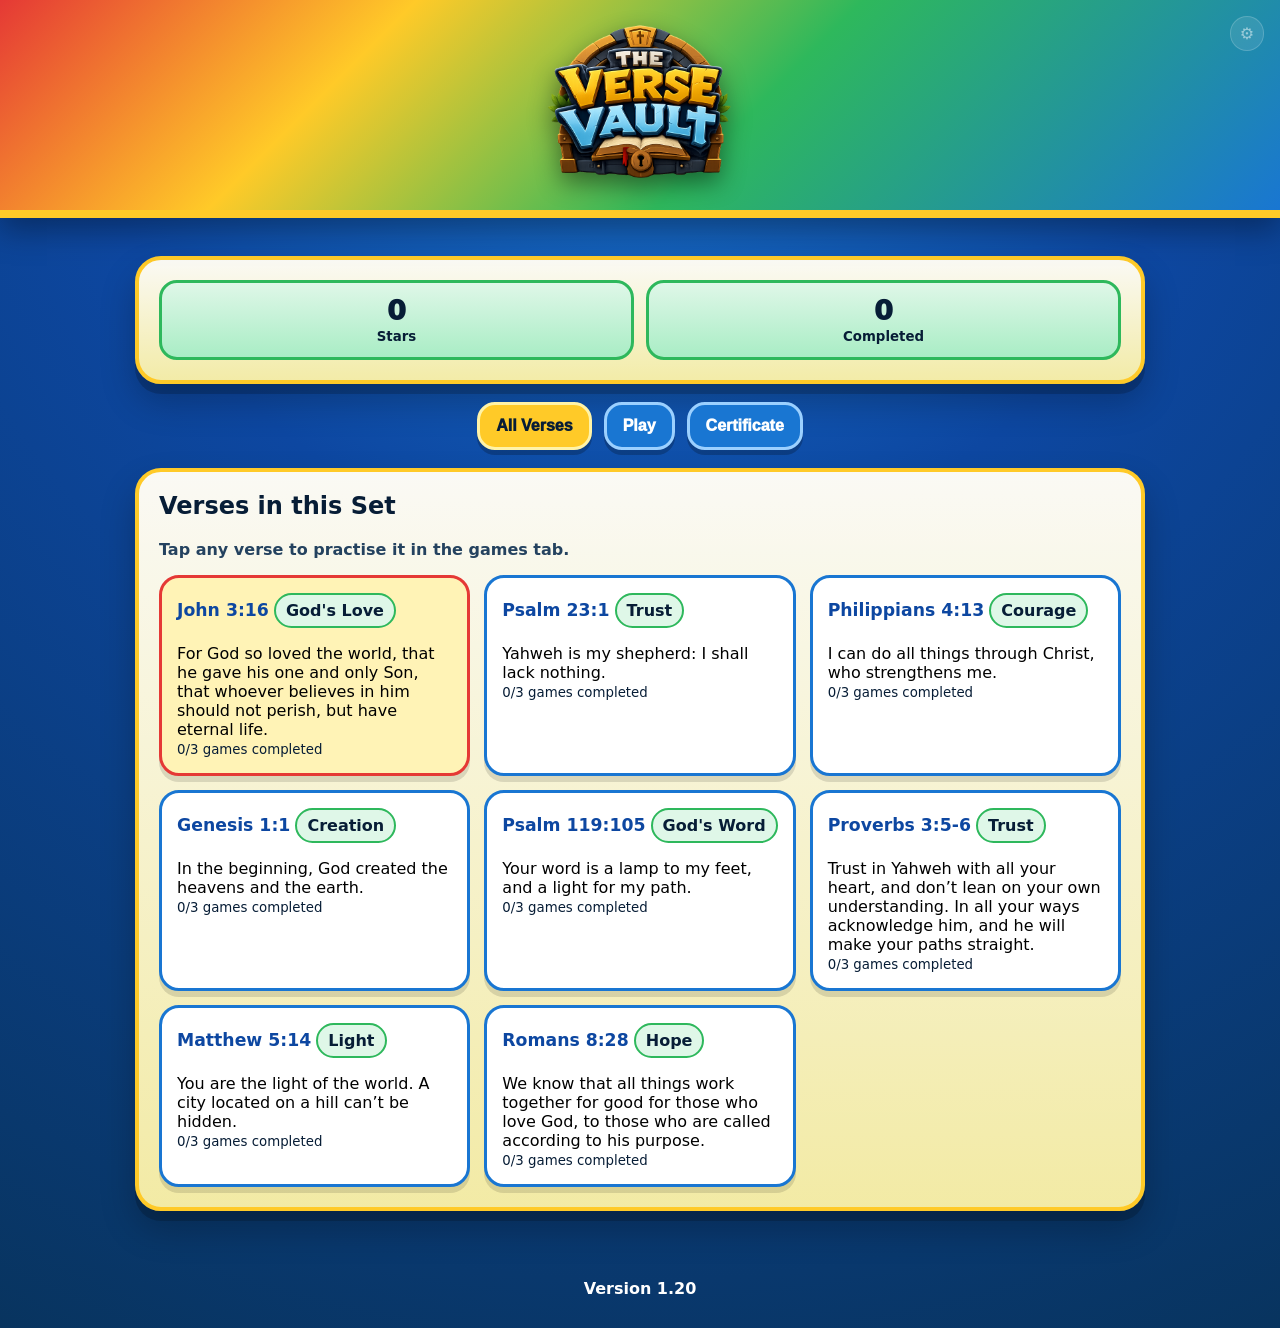
==== index.html @ 54b17542 "Add files via upload" ====
<!doctype html><html lang="en"><head><meta charset="utf-8"><meta name="viewport" content="width=device-width,initial-scale=1"><title>The Verse Vault v1.20</title><link rel="manifest" href="manifest.json"><link rel="stylesheet" href="styles.css"><meta name="theme-color" content="#1e6fc5"></head><body><header class="hero"><div id="brandImageWrap" class="titleLogoWrap"></div><a class="adminLink discreetAdmin" href="admin/index.html" title="Admin">⚙</a></header><main><section class="panel stats"><div><span id="stars">0</span><small>Stars</small></div><div><span id="done">0</span><small>Completed</small></div></section><nav class="tabs" aria-label="App tabs"><button class="tab active" data-tab="versesTab">All Verses</button><button class="tab" data-tab="playTab">Play</button><button class="tab" data-tab="certificateTab">Certificate</button></nav><section id="playTab" class="tabPage"><section class="panel games"><h2>Games</h2><div class="buttonRow"><button data-game="missing" class="greenBtn">Finish the Verse</button><button data-game="order" class="blueBtn">Verse Builder</button><button data-game="quiz" class="redBtn">Name that Verse</button></div><div id="gameArea" class="gameArea"><p>Choose a game to begin.</p></div></section></section><section id="versesTab" class="tabPage active"><section class="panel"><h2>Verses in this Set</h2><p class="hint">Tap any verse to practise it in the games tab.</p><div id="verseList" class="verseCards"></div></section></section><section id="certificateTab" class="tabPage"><section class="panel certificatePanel"><h2>Certificate</h2><p class="hint">Master all current verses to unlock and print a certificate.</p><label>Learner name</label><input id="certificateName" placeholder="Learner name"><div id="certificatePreview" class="certificatePreview"></div><div class="buttonRow"><button id="printCertificate" class="greenBtn">Print Certificate</button></div><div class="progressManagement"><h3>Progress Management</h3><p class="hint">Reset only the player progress on this device. Verse lists, collections, logo and admin settings will stay saved.</p><button id="resetProgress" class="danger">Reset Progress</button></div></section></section></main><footer>Version 1.20</footer><script src="app.js"></script></body></html>
---- styles.css ----
:root{--red:#e53935;--yellow:#ffca28;--green:#2eb85c;--blue:#1976d2;--blue2:#0d47a1;--gold:#ffca28;--cream:#fff8dc;--navy:#071d36;--white:#fffdf6}*{box-sizing:border-box}body{margin:0;font-family:system-ui,-apple-system,Segoe UI,sans-serif;background:radial-gradient(circle at top,#1976d2 0,#0d47a1 38%,#08345f 100%);color:var(--navy);min-height:100vh}.hero{min-height:185px;display:flex;align-items:center;justify-content:center;padding:18px;position:relative;background:linear-gradient(135deg,var(--red),var(--yellow) 28%,var(--green) 58%,var(--blue));border-bottom:8px solid var(--gold);box-shadow:0 12px 30px rgba(0,0,0,.35)}.titleLogoWrap{text-align:center}.brandImg{max-height:170px;max-width:min(720px,86vw);object-fit:contain;filter:drop-shadow(0 10px 12px rgba(0,0,0,.45))}.version{margin:0;font-weight:900;color:var(--yellow)}h1{margin:0;font-size:clamp(2rem,8vw,4rem)}h2{margin-top:0}.adminLink{position:absolute;right:16px;top:16px;background:rgba(255,255,255,.18);color:white;padding:7px 9px;border-radius:999px;text-decoration:none;font-weight:900;border:1px solid rgba(255,255,255,.35);box-shadow:none;font-size:1rem;opacity:.55}main{max-width:1050px;margin:0 auto;padding:20px}.panel{background:linear-gradient(180deg,rgba(255,253,246,.98),rgba(255,244,168,.95));border:4px solid var(--gold);border-radius:26px;padding:20px;margin:18px 0;box-shadow:0 10px 0 rgba(0,0,0,.18),0 18px 35px rgba(0,0,0,.24)}.stats{display:grid;grid-template-columns:repeat(2,1fr);gap:12px;text-align:center}.stats div{background:linear-gradient(180deg,#dff7e8,#a9edc5);border:3px solid var(--green);border-radius:18px;padding:12px}.stats span{display:block;font-size:1.7rem;font-weight:1000}.stats small{font-weight:900}.tabs{display:flex;gap:12px;justify-content:center;flex-wrap:wrap;margin:16px 0}.tab{background:var(--blue);color:white;border:3px solid #9bd0ff}.tab.active{background:var(--gold);color:var(--navy);border-color:#fff3a8}.tabPage{display:none}.tabPage.active{display:block}.featuredVerse{border-color:#6edc8d}.hint{font-weight:800;color:#24425f}label{font-weight:900}select,input,textarea{width:100%;padding:12px;border:2px solid #7dbdf2;border-radius:14px;font:inherit;margin:8px 0 12px;background:white}blockquote{font-size:1.35rem;line-height:1.5;background:#fff8c8;border-left:10px solid var(--gold);border-radius:16px;margin:12px 0;padding:16px}.pill{display:inline-block;background:#dff7e8;border:2px solid var(--green);padding:6px 10px;border-radius:999px;font-weight:900}.buttonRow{display:flex;flex-wrap:wrap;gap:10px}button{border:0;border-radius:18px;background:var(--gold);color:var(--navy);font-weight:1000;font-size:1rem;padding:12px 16px;box-shadow:0 5px 0 rgba(0,0,0,.22);cursor:pointer}button:hover{transform:translateY(-1px)}button.secondary{background:var(--blue);color:white}.greenBtn{background:var(--green);color:white}.blueBtn{background:var(--blue);color:white}.redBtn,button.danger{background:var(--red);color:white}.gameArea{margin-top:16px}.wordBank{display:flex;gap:8px;flex-wrap:wrap;margin:12px 0}.chip{background:#dff2ff;color:var(--navy);border:2px solid #5db8ff;border-radius:999px;padding:8px 12px;cursor:pointer;font-weight:900}.blank{display:inline-block;min-width:80px;border-bottom:3px dashed var(--navy);text-align:center;margin:0 4px}.answerBox{min-height:48px;background:#f7fbff;border:2px dashed #5db8ff;border-radius:14px;padding:10px;margin:10px 0}.ok{color:#168044;font-weight:1000}.bad{color:#bd2222;font-weight:1000}.verseCards{display:grid;grid-template-columns:repeat(auto-fit,minmax(240px,1fr));gap:14px}.verseCard{background:white;border:3px solid var(--blue);border-radius:20px;padding:15px;box-shadow:0 6px 0 rgba(0,0,0,.12);cursor:pointer}.verseCard.active{border-color:var(--red);background:#fff3b6}.verseCard strong{color:var(--blue2);font-size:1.08rem}.verseCard p{margin-bottom:0}.adminGrid{display:grid;grid-template-columns:1fr 1fr;gap:16px}.adminLogoTools{display:flex;gap:10px;flex-wrap:wrap}footer{text-align:center;padding:30px;font-weight:800;color:white}@media(max-width:720px){.hero{min-height:145px}.brandImg{max-height:120px}.adminLink{right:10px;top:10px;padding:8px 10px}.stats,.adminGrid{grid-template-columns:1fr}blockquote{font-size:1.1rem}.verseCards{grid-template-columns:1fr}}
.inlineMissing,.gameArea input.missing{display:inline-block!important;width:min(8.5ch,90px)!important;min-width:52px!important;max-width:95px!important;padding:3px 6px!important;margin:0 3px!important;border:2px solid #5db8ff!important;border-radius:8px!important;text-align:center!important;font-weight:900!important;font-size:.95em!important;background:#e9f7ff!important;vertical-align:baseline!important;color:#d32f2f!important}.gameArea blockquote{overflow-wrap:anywhere}.gameArea blockquote .inlineMissing{line-height:1.1}.selectedVerseNote{background:#eaf7ff;border:2px solid #7dbdf2;border-radius:14px;padding:10px;margin:0 0 12px}

/* v1.04 updates */
#verseList .verseCard p{color:#000000!important;}
#answerBox{display:flex;flex-wrap:wrap;align-items:flex-start;gap:8px;align-content:flex-start;overflow-wrap:normal;}
#answerBox .chip{display:inline-flex;flex:0 0 auto;margin:0;white-space:nowrap;}

/* v1.05 updates */
.discreetAdmin:hover{opacity:1;background:rgba(255,255,255,.28);}
.securityGate{max-width:460px;margin:30px auto;}
.securityGate input{font-size:1.4rem;text-align:center;letter-spacing:.2em;}
.collectionTools{display:grid;grid-template-columns:1fr auto;gap:10px;align-items:end;}
.collectionList{display:grid;gap:10px;margin-top:12px;}
.collectionItem{background:#fff;border:3px solid var(--blue);border-radius:18px;padding:12px;}
.collectionItem strong{color:var(--blue2);}
.primaryYellow{background:var(--yellow);color:var(--navy);}

/* v1.06 updates */
.protectedCollection{border-color:var(--yellow);background:#fff8c8;}
.protectedCollection strong{color:#9a5a00;}
.restoreBox{margin-top:1rem;padding:1rem;border:2px dashed rgba(25,118,210,.35);border-radius:18px;background:rgba(255,255,255,.65)}
.restoreBox h3{margin-top:0}


/* v1.12 certificate updates */
.certificatePanel label{display:block;margin-top:8px}.certificatePreview{margin-top:16px}.certificateSheet{background:linear-gradient(135deg,#fffdf6,#fff4b2);border:10px solid var(--yellow);border-radius:28px;min-height:560px;padding:34px;text-align:center;box-shadow:0 12px 35px rgba(0,0,0,.22), inset 0 0 0 8px var(--blue);position:relative;overflow:hidden}.certificateSheet:before,.certificateSheet:after{content:"";position:absolute;width:150px;height:150px;border-radius:50%;opacity:.18}.certificateSheet:before{background:var(--red);left:-50px;top:-50px}.certificateSheet:after{background:var(--green);right:-50px;bottom:-50px}.certificateLogo{max-height:125px;max-width:70%;object-fit:contain;margin-bottom:10px}.certificateSheet h1{text-transform:uppercase;letter-spacing:.06em;color:var(--blue2);font-size:clamp(1.8rem,4vw,3rem);margin:8px 0 18px}.certLine{font-size:1.15rem;font-weight:800;margin:12px 0;color:var(--navy)}.certName{font-size:clamp(2rem,6vw,4rem);font-weight:1000;color:var(--red);font-family:Georgia,serif;margin:10px 0}.certCollection{font-size:clamp(1.4rem,4vw,2.5rem);font-weight:1000;color:var(--green);margin:10px 0}.certDate{font-size:1.45rem;font-weight:1000;color:var(--blue2);margin:8px 0}.certCongrats{font-size:1.3rem;font-weight:1000;color:#9a5a00;margin-top:20px}
@media print{body{background:white!important}.hero,.tabs,.panel:not(.certificatePanel),footer,#certificateName,#printCertificate,.certificatePanel>h2,.certificatePanel>.hint,.certificatePanel>label{display:none!important}main{max-width:none;margin:0;padding:0}.tabPage{display:block!important}.certificatePanel{display:block!important;border:0!important;box-shadow:none!important;margin:0!important;padding:0!important;background:white!important}.certificatePreview{margin:0!important}.certificateSheet{width:100vw;height:100vh;min-height:0;border-radius:0;box-shadow:none;page-break-inside:avoid;display:flex;flex-direction:column;justify-content:center}@page{size:A4 landscape;margin:0}}

.certAppTitle{font-weight:1000;letter-spacing:.12em;color:var(--blue2);font-size:1.2rem;margin-bottom:4px}.certificateLocked{background:#fffdf6;border:5px solid var(--blue);border-radius:22px;padding:28px;text-align:center;color:var(--navy);box-shadow:0 8px 22px rgba(0,0,0,.16)}.certificateLocked h3{color:var(--red);margin-top:0}.certificateLocked strong{display:inline-block;margin-top:10px;background:var(--yellow);padding:10px 16px;border-radius:999px}button:disabled,input:disabled{opacity:.55;cursor:not-allowed}


/* v1.14 certificate print fixes */
.certificateSheet{
  width:min(100%,1120px);
  min-height:680px;
  margin:0 auto;
  padding:42px 56px;
  border:14px solid var(--yellow);
  border-radius:30px;
  box-shadow:0 12px 35px rgba(0,0,0,.22), inset 0 0 0 9px var(--blue), inset 0 0 0 18px var(--green);
  background:#fffdf6;
  display:flex;
  flex-direction:column;
  align-items:center;
  justify-content:center;
  gap:6px;
}
.certificateSheet:before,.certificateSheet:after{display:none!important;}
.certificateLogoBox{width:100%;display:flex;align-items:center;justify-content:center;text-align:center;margin:0 auto 8px;position:relative;z-index:2;}
.certificateLogo{display:block;margin:0 auto;max-height:165px;max-width:420px;width:auto;height:auto;object-fit:contain;}
.certCircle{position:absolute;border-radius:50%;z-index:0;pointer-events:none;background:transparent!important;}
.certCircleTopLeft{width:190px;height:190px;left:28px;top:28px;border:16px solid var(--red);opacity:.28;}
.certCircleTopRight{width:140px;height:140px;right:44px;top:48px;border:14px solid var(--blue);opacity:.26;}
.certCircleBottomLeft{width:145px;height:145px;left:52px;bottom:46px;border:14px solid var(--green);opacity:.28;}
.certCircleBottomRight{width:190px;height:190px;right:28px;bottom:28px;border:16px solid var(--yellow);opacity:.55;}
.certificateSheet h1,.certLine,.certName,.certCollection,.certDate,.certCongrats{position:relative;z-index:2;}

@media print{
  html,body{width:297mm!important;height:210mm!important;margin:0!important;padding:0!important;overflow:hidden!important;background:white!important;-webkit-print-color-adjust:exact!important;print-color-adjust:exact!important;}
  .hero,.tabs,.stats,.panel:not(.certificatePanel),footer,#certificateName,#printCertificate,.certificatePanel>h2,.certificatePanel>.hint,.certificatePanel>label{display:none!important;}
  main{width:297mm!important;height:210mm!important;max-width:none!important;margin:0!important;padding:0!important;display:block!important;}
  .tabPage{display:none!important;}
  #certificateTab{display:block!important;width:297mm!important;height:210mm!important;margin:0!important;padding:0!important;}
  .certificatePanel{display:block!important;width:297mm!important;height:210mm!important;border:0!important;box-shadow:none!important;margin:0!important;padding:0!important;background:white!important;}
  .certificatePreview{width:297mm!important;height:210mm!important;margin:0!important;padding:0!important;display:flex!important;align-items:center!important;justify-content:center!important;background:white!important;}
  .certificateSheet{box-sizing:border-box!important;width:282mm!important;height:195mm!important;min-height:0!important;margin:0!important;padding:12mm 18mm!important;border:5mm solid #ffca28!important;border-radius:0!important;box-shadow:inset 0 0 0 2.8mm #1976d2, inset 0 0 0 5.5mm #2eb85c!important;background:#fffdf6!important;display:flex!important;flex-direction:column!important;align-items:center!important;justify-content:center!important;text-align:center!important;page-break-inside:avoid!important;break-inside:avoid!important;overflow:hidden!important;}
  .certificateLogoBox{display:flex!important;justify-content:center!important;align-items:center!important;width:100%!important;margin:0 0 4mm 0!important;}
  .certificateLogo{display:block!important;margin:0 auto!important;max-height:32mm!important;max-width:92mm!important;object-fit:contain!important;}
  .certificateSheet h1{font-size:22pt!important;margin:2mm 0 5mm 0!important;line-height:1.1!important;}
  .certLine{font-size:10.5pt!important;margin:2.4mm 0!important;line-height:1.2!important;}
  .certName{font-size:28pt!important;margin:2mm 0!important;line-height:1.1!important;}
  .certCollection{font-size:20pt!important;margin:2mm 0!important;line-height:1.1!important;}
  .certDate{font-size:14pt!important;margin:2mm 0!important;line-height:1.1!important;}
  .certCongrats{font-size:12pt!important;margin-top:5mm!important;line-height:1.2!important;}
  .certCircle{display:block!important;background:transparent!important;}
  .certCircleTopLeft{width:46mm!important;height:46mm!important;left:11mm!important;top:11mm!important;border:4mm solid #e53935!important;opacity:.28!important;}
  .certCircleTopRight{width:34mm!important;height:34mm!important;right:14mm!important;top:15mm!important;border:3.5mm solid #1976d2!important;opacity:.26!important;}
  .certCircleBottomLeft{width:34mm!important;height:34mm!important;left:15mm!important;bottom:14mm!important;border:3.5mm solid #2eb85c!important;opacity:.28!important;}
  .certCircleBottomRight{width:46mm!important;height:46mm!important;right:11mm!important;bottom:11mm!important;border:4mm solid #ffca28!important;opacity:.55!important;}
  @page{size:A4 landscape;margin:0;}
}

/* v1.18 GitHub admin integration */
.githubGrid{display:grid;grid-template-columns:repeat(auto-fit,minmax(180px,1fr));gap:12px;margin:10px 0}.githubGrid input{width:100%}#githubMessage.ok{color:#0b7d2b;font-weight:900}#githubMessage.bad{color:#c62828;font-weight:900}

.hiddenFile{position:absolute;left:-9999px;width:1px;height:1px;opacity:0}.adminLogoTools{align-items:center}
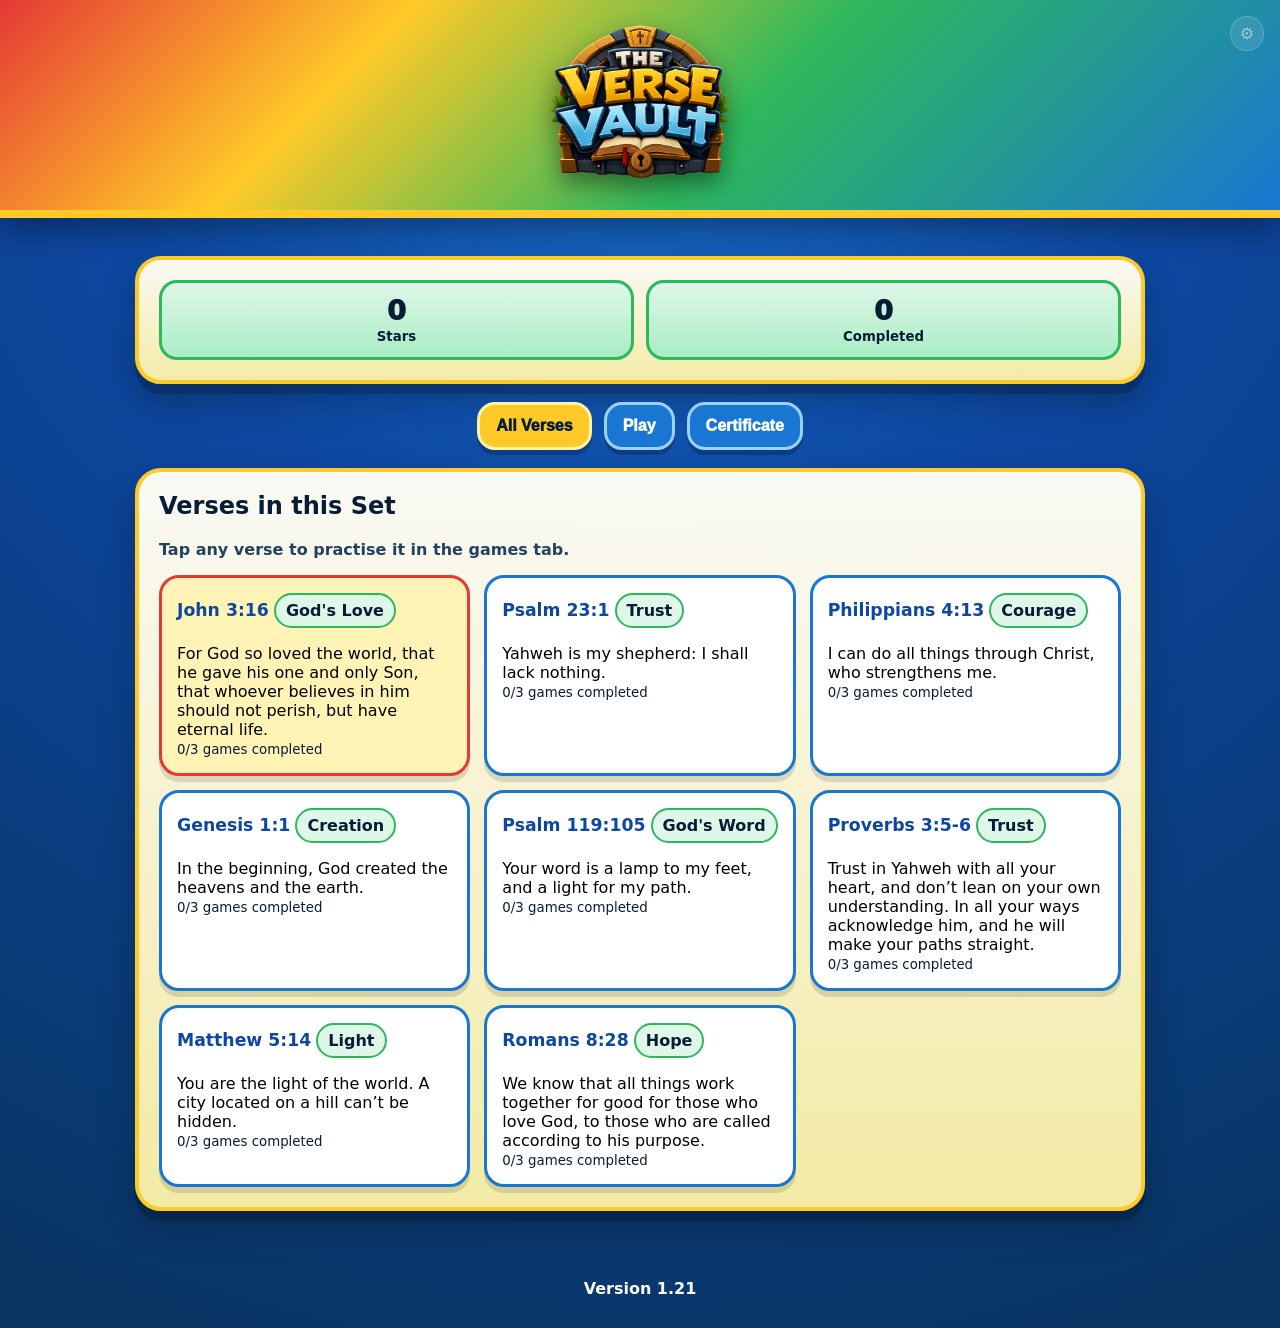
==== commit a9ac31a0: "Add files via upload" ====
--- a/index.html
+++ b/index.html
@@ -1 +1 @@
-<!doctype html><html lang="en"><head><meta charset="utf-8"><meta name="viewport" content="width=device-width,initial-scale=1"><title>The Verse Vault v1.20</title><link rel="manifest" href="manifest.json"><link rel="stylesheet" href="styles.css"><meta name="theme-color" content="#1e6fc5"></head><body><header class="hero"><div id="brandImageWrap" class="titleLogoWrap"></div><a class="adminLink discreetAdmin" href="admin/index.html" title="Admin">⚙</a></header><main><section class="panel stats"><div><span id="stars">0</span><small>Stars</small></div><div><span id="done">0</span><small>Completed</small></div></section><nav class="tabs" aria-label="App tabs"><button class="tab active" data-tab="versesTab">All Verses</button><button class="tab" data-tab="playTab">Play</button><button class="tab" data-tab="certificateTab">Certificate</button></nav><section id="playTab" class="tabPage"><section class="panel games"><h2>Games</h2><div class="buttonRow"><button data-game="missing" class="greenBtn">Finish the Verse</button><button data-game="order" class="blueBtn">Verse Builder</button><button data-game="quiz" class="redBtn">Name that Verse</button></div><div id="gameArea" class="gameArea"><p>Choose a game to begin.</p></div></section></section><section id="versesTab" class="tabPage active"><section class="panel"><h2>Verses in this Set</h2><p class="hint">Tap any verse to practise it in the games tab.</p><div id="verseList" class="verseCards"></div></section></section><section id="certificateTab" class="tabPage"><section class="panel certificatePanel"><h2>Certificate</h2><p class="hint">Master all current verses to unlock and print a certificate.</p><label>Learner name</label><input id="certificateName" placeholder="Learner name"><div id="certificatePreview" class="certificatePreview"></div><div class="buttonRow"><button id="printCertificate" class="greenBtn">Print Certificate</button></div><div class="progressManagement"><h3>Progress Management</h3><p class="hint">Reset only the player progress on this device. Verse lists, collections, logo and admin settings will stay saved.</p><button id="resetProgress" class="danger">Reset Progress</button></div></section></section></main><footer>Version 1.20</footer><script src="app.js"></script></body></html>+<!doctype html><html lang="en"><head><meta charset="utf-8"><meta name="viewport" content="width=device-width,initial-scale=1"><title>The Verse Vault v1.21</title><link rel="manifest" href="manifest.json"><link rel="stylesheet" href="styles.css"><meta name="theme-color" content="#1e6fc5"></head><body><header class="hero"><div id="brandImageWrap" class="titleLogoWrap"></div><a class="adminLink discreetAdmin" href="admin/index.html" title="Admin">⚙</a></header><main><section class="panel stats"><div><span id="stars">0</span><small>Stars</small></div><div><span id="done">0</span><small>Completed</small></div></section><nav class="tabs" aria-label="App tabs"><button class="tab active" data-tab="versesTab">All Verses</button><button class="tab" data-tab="playTab">Play</button><button class="tab" data-tab="certificateTab">Certificate</button></nav><section id="playTab" class="tabPage"><section class="panel games"><h2>Games</h2><div class="buttonRow"><button data-game="missing" class="greenBtn">Finish the Verse</button><button data-game="order" class="blueBtn">Verse Builder</button><button data-game="quiz" class="redBtn">Name that Verse</button></div><div id="gameArea" class="gameArea"><p>Choose a game to begin.</p></div></section></section><section id="versesTab" class="tabPage active"><section class="panel"><h2>Verses in this Set</h2><p class="hint">Tap any verse to practise it in the games tab.</p><div id="verseList" class="verseCards"></div></section></section><section id="certificateTab" class="tabPage"><section class="panel certificatePanel"><h2>Certificate</h2><p class="hint">Master all current verses to unlock and print a certificate.</p><label>Learner name</label><input id="certificateName" placeholder="Learner name"><div id="certificatePreview" class="certificatePreview"></div><div class="buttonRow"><button id="printCertificate" class="greenBtn">Print Certificate</button></div><div class="progressManagement"><h3>Progress Management</h3><p class="hint">Reset only the player progress on this device. Verse lists, collections, logo and admin settings will stay saved.</p><button id="resetProgress" class="danger">Reset Progress</button></div></section></section></main><footer>Version 1.21</footer><script src="app.js"></script></body></html>
--- a/styles.css
+++ b/styles.css
@@ -85,3 +85,7 @@
 .githubGrid{display:grid;grid-template-columns:repeat(auto-fit,minmax(180px,1fr));gap:12px;margin:10px 0}.githubGrid input{width:100%}#githubMessage.ok{color:#0b7d2b;font-weight:900}#githubMessage.bad{color:#c62828;font-weight:900}
 
 .hiddenFile{position:absolute;left:-9999px;width:1px;height:1px;opacity:0}.adminLogoTools{align-items:center}
+
+.brandingPreviewBox{background:#fff;border:3px dashed var(--blue);border-radius:20px;padding:14px;margin:12px 0;text-align:center}
+.brandingLogoPreview{display:flex;align-items:center;justify-content:center;min-height:130px;background:linear-gradient(135deg,rgba(229,57,53,.12),rgba(255,202,40,.18),rgba(46,184,92,.12),rgba(25,118,210,.12));border-radius:16px;padding:12px}
+.brandingLogoPreview .brandImg{max-height:150px;max-width:100%;}
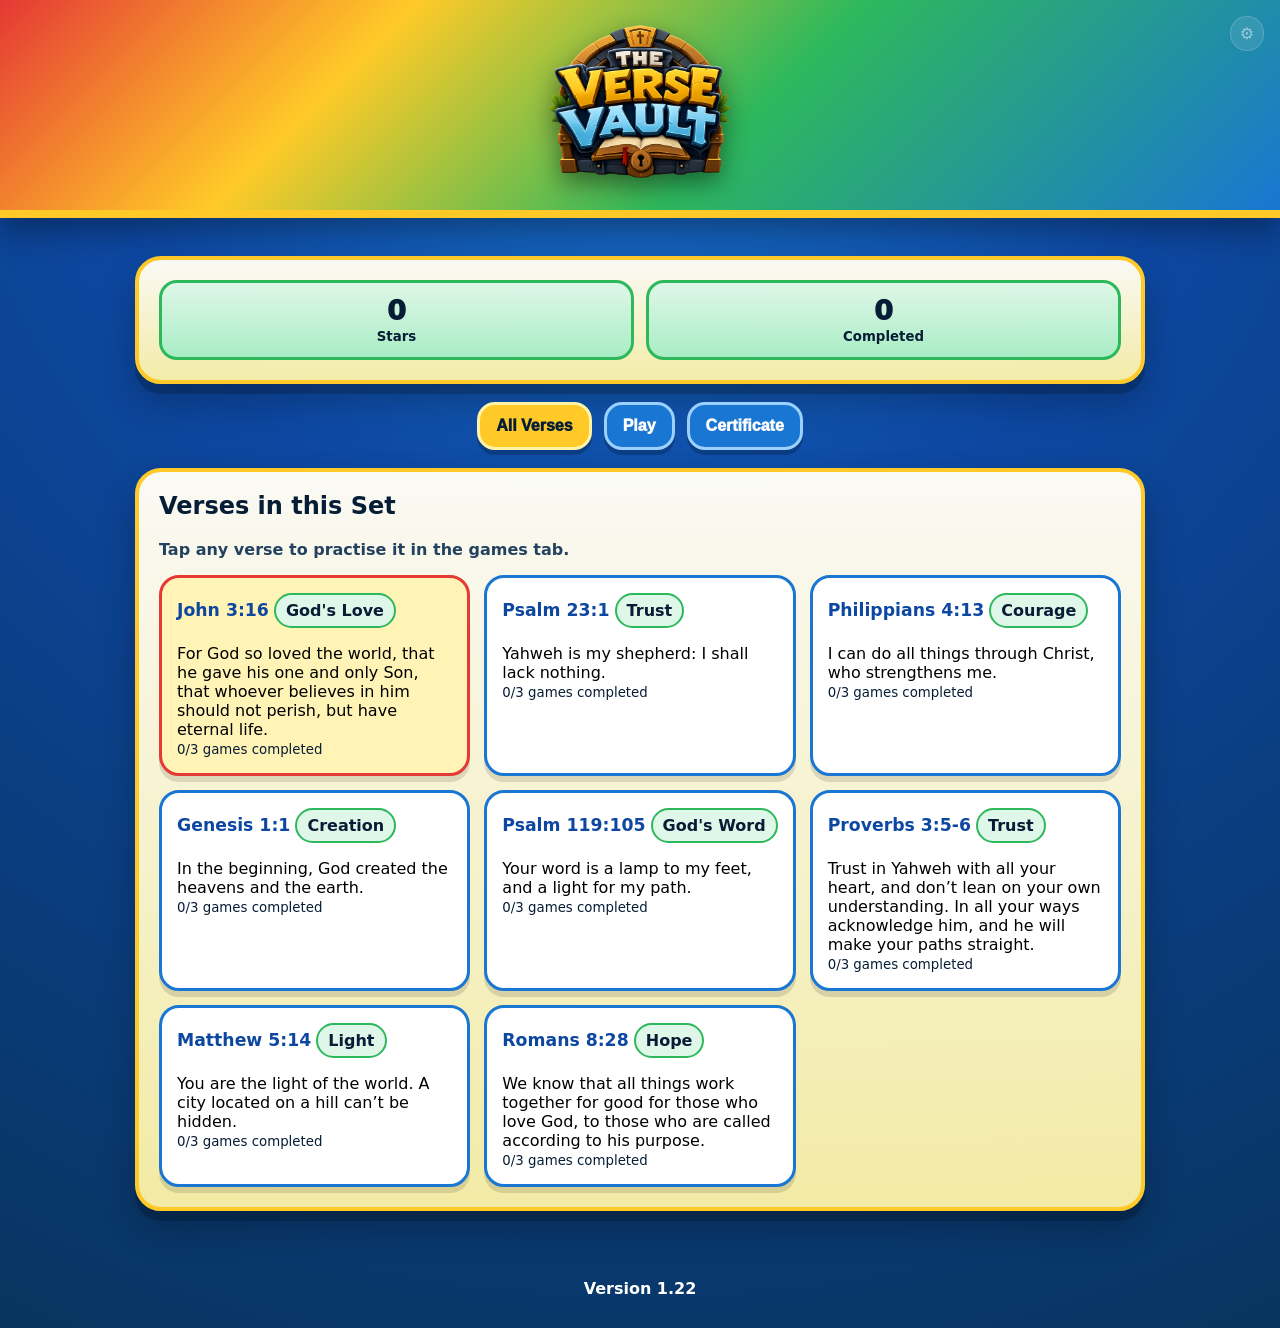
==== commit ad96568e: "Add files via upload" ====
--- a/index.html
+++ b/index.html
@@ -1 +1 @@
-<!doctype html><html lang="en"><head><meta charset="utf-8"><meta name="viewport" content="width=device-width,initial-scale=1"><title>The Verse Vault v1.21</title><link rel="manifest" href="manifest.json"><link rel="stylesheet" href="styles.css"><meta name="theme-color" content="#1e6fc5"></head><body><header class="hero"><div id="brandImageWrap" class="titleLogoWrap"></div><a class="adminLink discreetAdmin" href="admin/index.html" title="Admin">⚙</a></header><main><section class="panel stats"><div><span id="stars">0</span><small>Stars</small></div><div><span id="done">0</span><small>Completed</small></div></section><nav class="tabs" aria-label="App tabs"><button class="tab active" data-tab="versesTab">All Verses</button><button class="tab" data-tab="playTab">Play</button><button class="tab" data-tab="certificateTab">Certificate</button></nav><section id="playTab" class="tabPage"><section class="panel games"><h2>Games</h2><div class="buttonRow"><button data-game="missing" class="greenBtn">Finish the Verse</button><button data-game="order" class="blueBtn">Verse Builder</button><button data-game="quiz" class="redBtn">Name that Verse</button></div><div id="gameArea" class="gameArea"><p>Choose a game to begin.</p></div></section></section><section id="versesTab" class="tabPage active"><section class="panel"><h2>Verses in this Set</h2><p class="hint">Tap any verse to practise it in the games tab.</p><div id="verseList" class="verseCards"></div></section></section><section id="certificateTab" class="tabPage"><section class="panel certificatePanel"><h2>Certificate</h2><p class="hint">Master all current verses to unlock and print a certificate.</p><label>Learner name</label><input id="certificateName" placeholder="Learner name"><div id="certificatePreview" class="certificatePreview"></div><div class="buttonRow"><button id="printCertificate" class="greenBtn">Print Certificate</button></div><div class="progressManagement"><h3>Progress Management</h3><p class="hint">Reset only the player progress on this device. Verse lists, collections, logo and admin settings will stay saved.</p><button id="resetProgress" class="danger">Reset Progress</button></div></section></section></main><footer>Version 1.21</footer><script src="app.js"></script></body></html>+<!doctype html><html lang="en"><head><meta charset="utf-8"><meta name="viewport" content="width=device-width,initial-scale=1"><title>The Verse Vault v1.22</title><link rel="manifest" href="manifest.json"><link rel="stylesheet" href="styles.css"><meta name="theme-color" content="#1e6fc5"></head><body><header class="hero"><div id="brandImageWrap" class="titleLogoWrap"></div><a class="adminLink discreetAdmin" href="admin/index.html" title="Admin">⚙</a></header><main><section class="panel stats"><div><span id="stars">0</span><small>Stars</small></div><div><span id="done">0</span><small>Completed</small></div></section><nav class="tabs" aria-label="App tabs"><button class="tab active" data-tab="versesTab">All Verses</button><button class="tab" data-tab="playTab">Play</button><button class="tab" data-tab="certificateTab">Certificate</button></nav><section id="playTab" class="tabPage"><section class="panel games"><h2>Games</h2><div class="buttonRow"><button data-game="missing" class="greenBtn">Finish the Verse</button><button data-game="order" class="blueBtn">Verse Builder</button><button data-game="quiz" class="redBtn">Name that Verse</button></div><div id="gameArea" class="gameArea"><p>Choose a game to begin.</p></div></section></section><section id="versesTab" class="tabPage active"><section class="panel"><h2>Verses in this Set</h2><p class="hint">Tap any verse to practise it in the games tab.</p><div id="verseList" class="verseCards"></div></section></section><section id="certificateTab" class="tabPage"><section class="panel certificatePanel"><h2>Certificate</h2><p class="hint">Master all current verses to unlock and print a certificate.</p><label>Learner name</label><input id="certificateName" placeholder="Learner name"><div id="certificatePreview" class="certificatePreview"></div><div class="buttonRow"><button id="printCertificate" class="greenBtn">Print Certificate</button></div><div class="progressManagement"><h3>Progress Management</h3><p class="hint">Reset only the player progress on this device. Verse lists, collections, logo and admin settings will stay saved.</p><button id="resetProgress" class="danger">Reset Progress</button></div></section></section></main><footer>Version 1.22</footer><script src="app.js"></script></body></html>
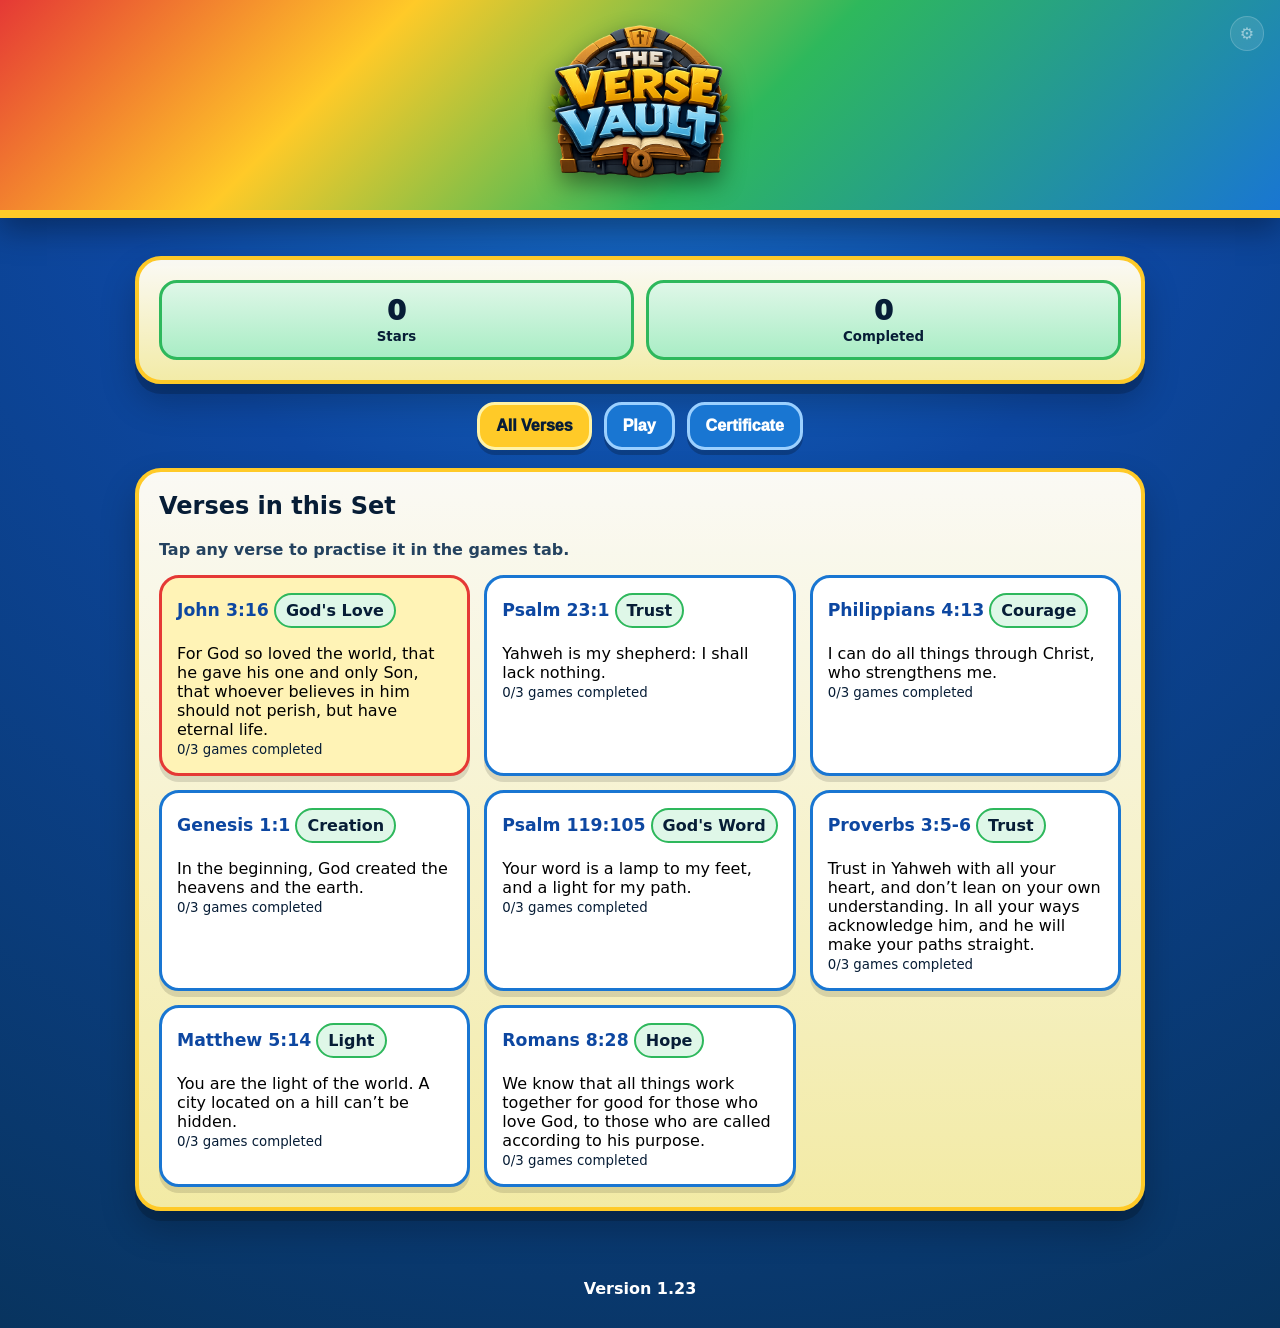
==== commit a7f16db6: "Add files via upload" ====
--- a/index.html
+++ b/index.html
@@ -1 +1 @@
-<!doctype html><html lang="en"><head><meta charset="utf-8"><meta name="viewport" content="width=device-width,initial-scale=1"><title>The Verse Vault v1.22</title><link rel="manifest" href="manifest.json"><link rel="stylesheet" href="styles.css"><meta name="theme-color" content="#1e6fc5"></head><body><header class="hero"><div id="brandImageWrap" class="titleLogoWrap"></div><a class="adminLink discreetAdmin" href="admin/index.html" title="Admin">⚙</a></header><main><section class="panel stats"><div><span id="stars">0</span><small>Stars</small></div><div><span id="done">0</span><small>Completed</small></div></section><nav class="tabs" aria-label="App tabs"><button class="tab active" data-tab="versesTab">All Verses</button><button class="tab" data-tab="playTab">Play</button><button class="tab" data-tab="certificateTab">Certificate</button></nav><section id="playTab" class="tabPage"><section class="panel games"><h2>Games</h2><div class="buttonRow"><button data-game="missing" class="greenBtn">Finish the Verse</button><button data-game="order" class="blueBtn">Verse Builder</button><button data-game="quiz" class="redBtn">Name that Verse</button></div><div id="gameArea" class="gameArea"><p>Choose a game to begin.</p></div></section></section><section id="versesTab" class="tabPage active"><section class="panel"><h2>Verses in this Set</h2><p class="hint">Tap any verse to practise it in the games tab.</p><div id="verseList" class="verseCards"></div></section></section><section id="certificateTab" class="tabPage"><section class="panel certificatePanel"><h2>Certificate</h2><p class="hint">Master all current verses to unlock and print a certificate.</p><label>Learner name</label><input id="certificateName" placeholder="Learner name"><div id="certificatePreview" class="certificatePreview"></div><div class="buttonRow"><button id="printCertificate" class="greenBtn">Print Certificate</button></div><div class="progressManagement"><h3>Progress Management</h3><p class="hint">Reset only the player progress on this device. Verse lists, collections, logo and admin settings will stay saved.</p><button id="resetProgress" class="danger">Reset Progress</button></div></section></section></main><footer>Version 1.22</footer><script src="app.js"></script></body></html>+<!doctype html><html lang="en"><head><meta charset="utf-8"><meta name="viewport" content="width=device-width,initial-scale=1"><title>The Verse Vault v1.23</title><link rel="manifest" href="manifest.json"><link rel="stylesheet" href="styles.css"><meta name="theme-color" content="#1e6fc5"></head><body><header class="hero"><div id="brandImageWrap" class="titleLogoWrap"></div><a class="adminLink discreetAdmin" href="admin/index.html" title="Admin">⚙</a></header><main><section class="panel stats"><div><span id="stars">0</span><small>Stars</small></div><div><span id="done">0</span><small>Completed</small></div></section><nav class="tabs" aria-label="App tabs"><button class="tab active" data-tab="versesTab">All Verses</button><button class="tab" data-tab="playTab">Play</button><button class="tab" data-tab="certificateTab">Certificate</button></nav><section id="playTab" class="tabPage"><section class="panel games"><h2>Games</h2><div class="buttonRow"><button data-game="missing" class="greenBtn">Finish the Verse</button><button data-game="order" class="blueBtn">Verse Builder</button><button data-game="quiz" class="redBtn">Name that Verse</button></div><div id="gameArea" class="gameArea"><p>Choose a game to begin.</p></div></section></section><section id="versesTab" class="tabPage active"><section class="panel"><h2>Verses in this Set</h2><p class="hint">Tap any verse to practise it in the games tab.</p><div id="verseList" class="verseCards"></div></section></section><section id="certificateTab" class="tabPage"><section class="panel certificatePanel"><h2>Certificate</h2><p class="hint">Master all current verses to unlock and print a certificate.</p><label>Learner name</label><input id="certificateName" placeholder="Learner name"><div id="certificatePreview" class="certificatePreview"></div><div class="buttonRow"><button id="printCertificate" class="greenBtn">Print Certificate</button></div><div class="progressManagement"><h3>Progress Management</h3><p class="hint">Reset only the player progress on this device. Verse lists, collections, logo and admin settings will stay saved.</p><button id="resetProgress" class="danger">Reset Progress</button></div></section></section></main><footer>Version 1.23</footer><script src="app.js"></script></body></html>
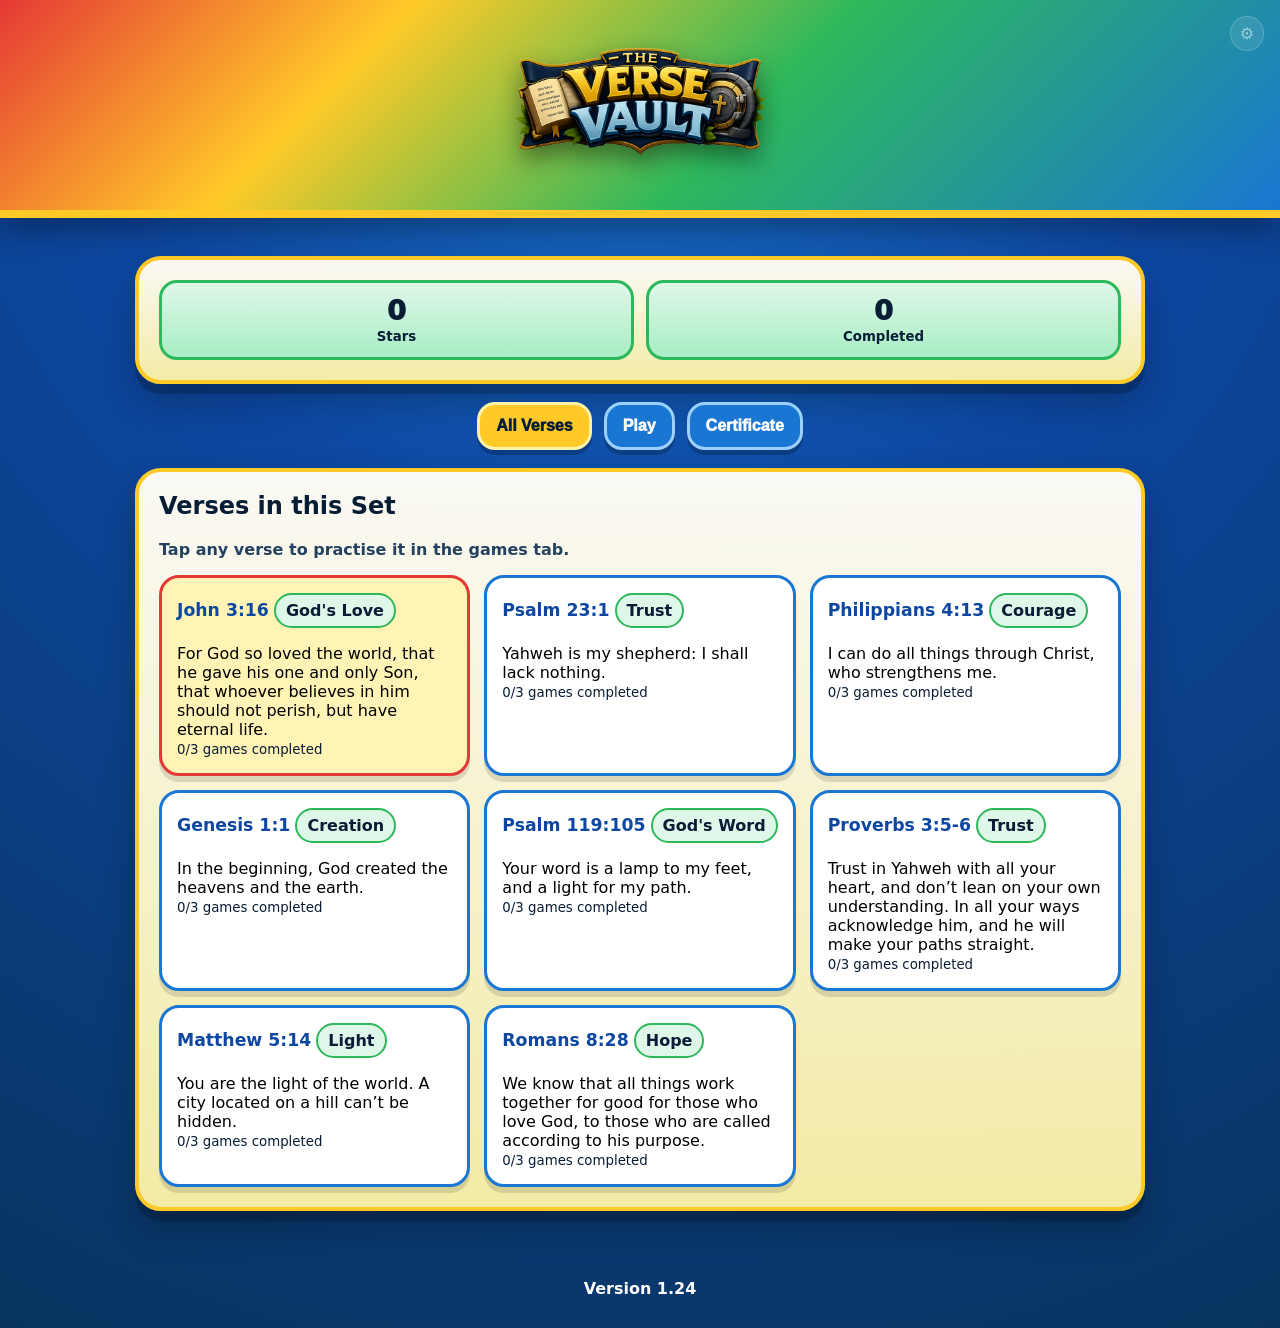
==== commit e817d237: "Add files via upload" ====
--- a/index.html
+++ b/index.html
@@ -1 +1 @@
-<!doctype html><html lang="en"><head><meta charset="utf-8"><meta name="viewport" content="width=device-width,initial-scale=1"><title>The Verse Vault v1.23</title><link rel="manifest" href="manifest.json"><link rel="stylesheet" href="styles.css"><meta name="theme-color" content="#1e6fc5"></head><body><header class="hero"><div id="brandImageWrap" class="titleLogoWrap"></div><a class="adminLink discreetAdmin" href="admin/index.html" title="Admin">⚙</a></header><main><section class="panel stats"><div><span id="stars">0</span><small>Stars</small></div><div><span id="done">0</span><small>Completed</small></div></section><nav class="tabs" aria-label="App tabs"><button class="tab active" data-tab="versesTab">All Verses</button><button class="tab" data-tab="playTab">Play</button><button class="tab" data-tab="certificateTab">Certificate</button></nav><section id="playTab" class="tabPage"><section class="panel games"><h2>Games</h2><div class="buttonRow"><button data-game="missing" class="greenBtn">Finish the Verse</button><button data-game="order" class="blueBtn">Verse Builder</button><button data-game="quiz" class="redBtn">Name that Verse</button></div><div id="gameArea" class="gameArea"><p>Choose a game to begin.</p></div></section></section><section id="versesTab" class="tabPage active"><section class="panel"><h2>Verses in this Set</h2><p class="hint">Tap any verse to practise it in the games tab.</p><div id="verseList" class="verseCards"></div></section></section><section id="certificateTab" class="tabPage"><section class="panel certificatePanel"><h2>Certificate</h2><p class="hint">Master all current verses to unlock and print a certificate.</p><label>Learner name</label><input id="certificateName" placeholder="Learner name"><div id="certificatePreview" class="certificatePreview"></div><div class="buttonRow"><button id="printCertificate" class="greenBtn">Print Certificate</button></div><div class="progressManagement"><h3>Progress Management</h3><p class="hint">Reset only the player progress on this device. Verse lists, collections, logo and admin settings will stay saved.</p><button id="resetProgress" class="danger">Reset Progress</button></div></section></section></main><footer>Version 1.23</footer><script src="app.js"></script></body></html>+<!doctype html><html lang="en"><head><meta charset="utf-8"><meta name="viewport" content="width=device-width,initial-scale=1"><title>The Verse Vault v1.24</title><link rel="manifest" href="manifest.json"><link rel="stylesheet" href="styles.css"><meta name="theme-color" content="#1e6fc5"></head><body><header class="hero"><div id="brandImageWrap" class="titleLogoWrap"></div><a class="adminLink discreetAdmin" href="admin/index.html" title="Admin">⚙</a></header><main><section class="panel stats"><div><span id="stars">0</span><small>Stars</small></div><div><span id="done">0</span><small>Completed</small></div></section><nav class="tabs" aria-label="App tabs"><button class="tab active" data-tab="versesTab">All Verses</button><button class="tab" data-tab="playTab">Play</button><button class="tab" data-tab="certificateTab">Certificate</button></nav><section id="playTab" class="tabPage"><section class="panel games"><h2>Games</h2><div class="buttonRow"><button data-game="missing" class="greenBtn">Finish the Verse</button><button data-game="order" class="blueBtn">Verse Builder</button><button data-game="quiz" class="redBtn">Name that Verse</button></div><div id="gameArea" class="gameArea"><p>Choose a game to begin.</p></div></section></section><section id="versesTab" class="tabPage active"><section class="panel"><h2>Verses in this Set</h2><p class="hint">Tap any verse to practise it in the games tab.</p><div id="verseList" class="verseCards"></div></section></section><section id="certificateTab" class="tabPage"><section class="panel certificatePanel"><h2>Certificate</h2><p class="hint">Master all current verses to unlock and print a certificate.</p><label>Learner name</label><input id="certificateName" placeholder="Learner name"><div id="certificatePreview" class="certificatePreview"></div><div class="buttonRow"><button id="printCertificate" class="greenBtn">Print Certificate</button></div><div class="progressManagement"><h3>Progress Management</h3><p class="hint">Reset only the player progress on this device. Verse lists, collections, logo and admin settings will stay saved.</p><button id="resetProgress" class="danger">Reset Progress</button></div></section></section></main><footer>Version 1.24</footer><script src="app.js"></script></body></html>
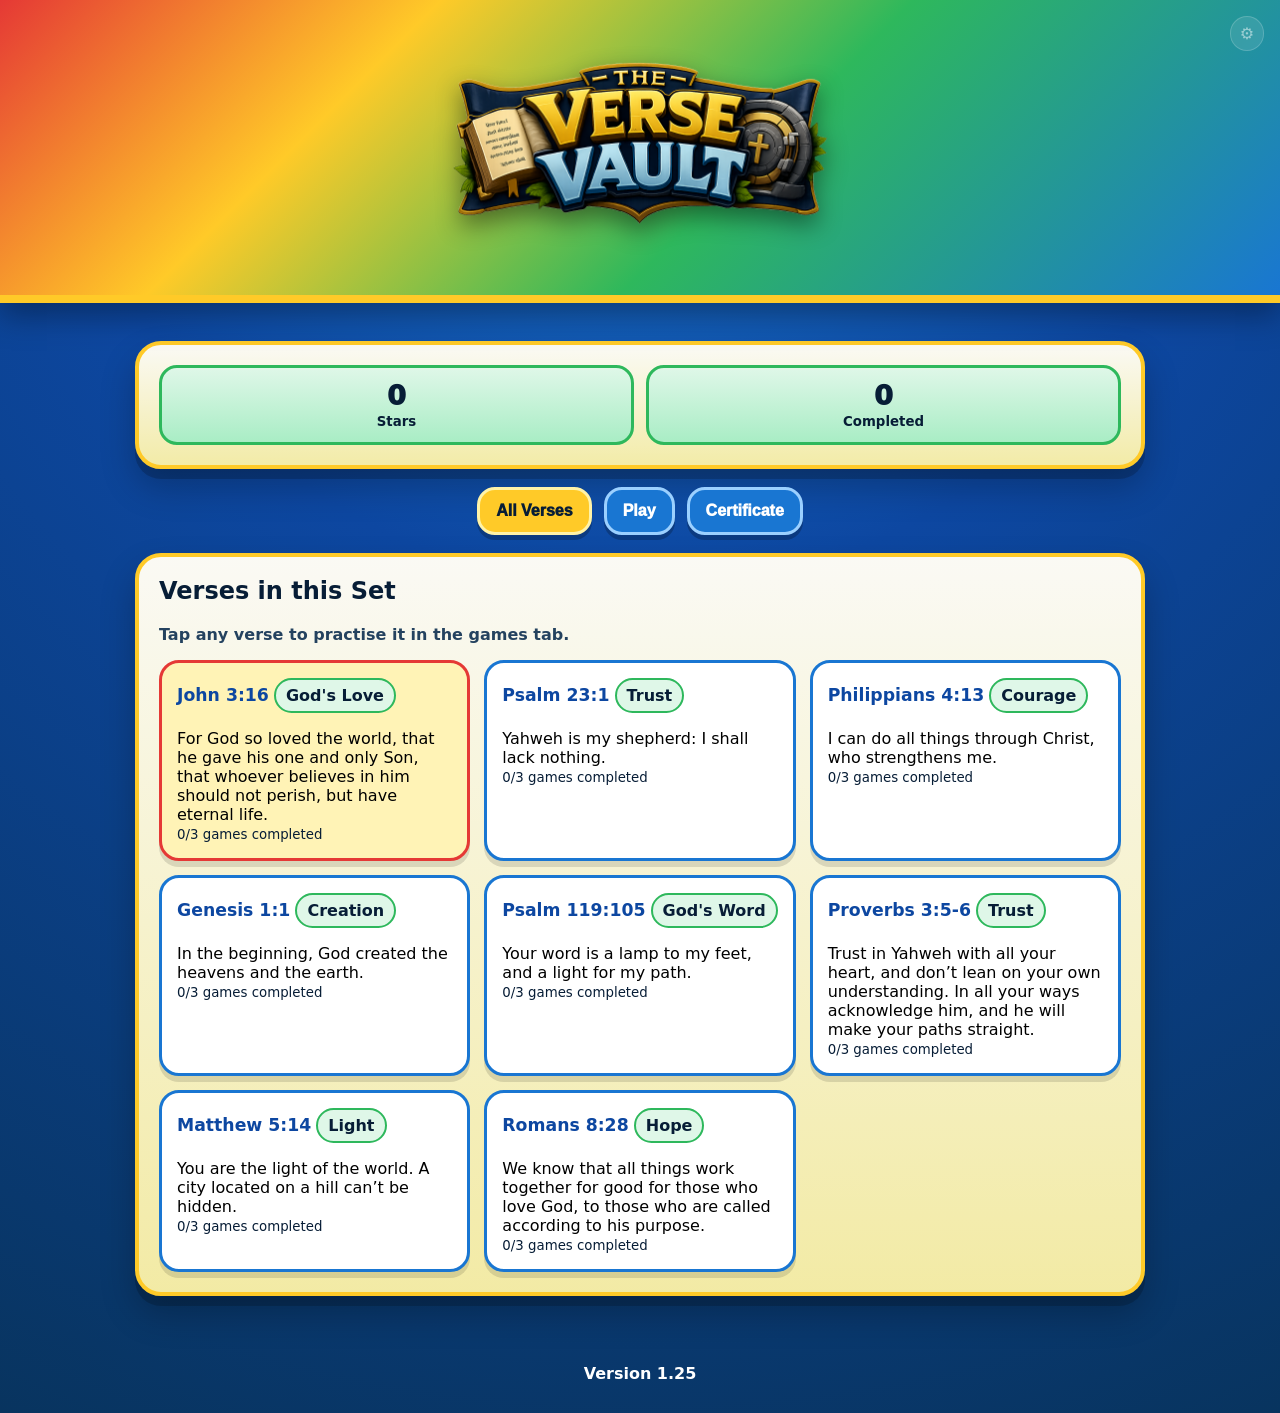
==== commit 25c6e7e0: "Add files via upload" ====
--- a/index.html
+++ b/index.html
@@ -1 +1 @@
-<!doctype html><html lang="en"><head><meta charset="utf-8"><meta name="viewport" content="width=device-width,initial-scale=1"><title>The Verse Vault v1.24</title><link rel="manifest" href="manifest.json"><link rel="stylesheet" href="styles.css"><meta name="theme-color" content="#1e6fc5"></head><body><header class="hero"><div id="brandImageWrap" class="titleLogoWrap"></div><a class="adminLink discreetAdmin" href="admin/index.html" title="Admin">⚙</a></header><main><section class="panel stats"><div><span id="stars">0</span><small>Stars</small></div><div><span id="done">0</span><small>Completed</small></div></section><nav class="tabs" aria-label="App tabs"><button class="tab active" data-tab="versesTab">All Verses</button><button class="tab" data-tab="playTab">Play</button><button class="tab" data-tab="certificateTab">Certificate</button></nav><section id="playTab" class="tabPage"><section class="panel games"><h2>Games</h2><div class="buttonRow"><button data-game="missing" class="greenBtn">Finish the Verse</button><button data-game="order" class="blueBtn">Verse Builder</button><button data-game="quiz" class="redBtn">Name that Verse</button></div><div id="gameArea" class="gameArea"><p>Choose a game to begin.</p></div></section></section><section id="versesTab" class="tabPage active"><section class="panel"><h2>Verses in this Set</h2><p class="hint">Tap any verse to practise it in the games tab.</p><div id="verseList" class="verseCards"></div></section></section><section id="certificateTab" class="tabPage"><section class="panel certificatePanel"><h2>Certificate</h2><p class="hint">Master all current verses to unlock and print a certificate.</p><label>Learner name</label><input id="certificateName" placeholder="Learner name"><div id="certificatePreview" class="certificatePreview"></div><div class="buttonRow"><button id="printCertificate" class="greenBtn">Print Certificate</button></div><div class="progressManagement"><h3>Progress Management</h3><p class="hint">Reset only the player progress on this device. Verse lists, collections, logo and admin settings will stay saved.</p><button id="resetProgress" class="danger">Reset Progress</button></div></section></section></main><footer>Version 1.24</footer><script src="app.js"></script></body></html>+<!doctype html><html lang="en"><head><meta charset="utf-8"><meta name="viewport" content="width=device-width,initial-scale=1"><title>The Verse Vault v1.25</title><link rel="manifest" href="manifest.json"><link rel="stylesheet" href="styles.css"><meta name="theme-color" content="#1e6fc5"></head><body><header class="hero"><div id="brandImageWrap" class="titleLogoWrap"></div><a class="adminLink discreetAdmin" href="admin/index.html" title="Admin">⚙</a></header><main><section class="panel stats"><div><span id="stars">0</span><small>Stars</small></div><div><span id="done">0</span><small>Completed</small></div></section><nav class="tabs" aria-label="App tabs"><button class="tab active" data-tab="versesTab">All Verses</button><button class="tab" data-tab="playTab">Play</button><button class="tab" data-tab="certificateTab">Certificate</button></nav><section id="playTab" class="tabPage"><section class="panel games"><h2>Games</h2><div class="buttonRow"><button data-game="missing" class="greenBtn">Finish the Verse</button><button data-game="order" class="blueBtn">Verse Builder</button><button data-game="quiz" class="redBtn">Name that Verse</button></div><div id="gameArea" class="gameArea"><p>Choose a game to begin.</p></div></section></section><section id="versesTab" class="tabPage active"><section class="panel"><h2>Verses in this Set</h2><p class="hint">Tap any verse to practise it in the games tab.</p><div id="verseList" class="verseCards"></div></section></section><section id="certificateTab" class="tabPage"><section class="panel certificatePanel"><h2>Certificate</h2><p class="hint">Master all current verses to unlock and print a certificate.</p><label>Learner name</label><input id="certificateName" placeholder="Learner name"><div id="certificatePreview" class="certificatePreview"></div><div class="buttonRow"><button id="printCertificate" class="greenBtn">Print Certificate</button></div><div class="progressManagement"><h3>Progress Management</h3><p class="hint">Reset only the player progress on this device. Verse lists, collections, logo and admin settings will stay saved.</p><button id="resetProgress" class="danger">Reset Progress</button></div></section></section></main><footer>Version 1.25</footer><script src="app.js"></script></body></html>
--- a/styles.css
+++ b/styles.css
@@ -1,12 +1,12 @@
-:root{--red:#e53935;--yellow:#ffca28;--green:#2eb85c;--blue:#1976d2;--blue2:#0d47a1;--gold:#ffca28;--cream:#fff8dc;--navy:#071d36;--white:#fffdf6}*{box-sizing:border-box}body{margin:0;font-family:system-ui,-apple-system,Segoe UI,sans-serif;background:radial-gradient(circle at top,#1976d2 0,#0d47a1 38%,#08345f 100%);color:var(--navy);min-height:100vh}.hero{min-height:185px;display:flex;align-items:center;justify-content:center;padding:18px;position:relative;background:linear-gradient(135deg,var(--red),var(--yellow) 28%,var(--green) 58%,var(--blue));border-bottom:8px solid var(--gold);box-shadow:0 12px 30px rgba(0,0,0,.35)}.titleLogoWrap{text-align:center}.brandImg{max-height:170px;max-width:min(720px,86vw);object-fit:contain;filter:drop-shadow(0 10px 12px rgba(0,0,0,.45))}.version{margin:0;font-weight:900;color:var(--yellow)}h1{margin:0;font-size:clamp(2rem,8vw,4rem)}h2{margin-top:0}.adminLink{position:absolute;right:16px;top:16px;background:rgba(255,255,255,.18);color:white;padding:7px 9px;border-radius:999px;text-decoration:none;font-weight:900;border:1px solid rgba(255,255,255,.35);box-shadow:none;font-size:1rem;opacity:.55}main{max-width:1050px;margin:0 auto;padding:20px}.panel{background:linear-gradient(180deg,rgba(255,253,246,.98),rgba(255,244,168,.95));border:4px solid var(--gold);border-radius:26px;padding:20px;margin:18px 0;box-shadow:0 10px 0 rgba(0,0,0,.18),0 18px 35px rgba(0,0,0,.24)}.stats{display:grid;grid-template-columns:repeat(2,1fr);gap:12px;text-align:center}.stats div{background:linear-gradient(180deg,#dff7e8,#a9edc5);border:3px solid var(--green);border-radius:18px;padding:12px}.stats span{display:block;font-size:1.7rem;font-weight:1000}.stats small{font-weight:900}.tabs{display:flex;gap:12px;justify-content:center;flex-wrap:wrap;margin:16px 0}.tab{background:var(--blue);color:white;border:3px solid #9bd0ff}.tab.active{background:var(--gold);color:var(--navy);border-color:#fff3a8}.tabPage{display:none}.tabPage.active{display:block}.featuredVerse{border-color:#6edc8d}.hint{font-weight:800;color:#24425f}label{font-weight:900}select,input,textarea{width:100%;padding:12px;border:2px solid #7dbdf2;border-radius:14px;font:inherit;margin:8px 0 12px;background:white}blockquote{font-size:1.35rem;line-height:1.5;background:#fff8c8;border-left:10px solid var(--gold);border-radius:16px;margin:12px 0;padding:16px}.pill{display:inline-block;background:#dff7e8;border:2px solid var(--green);padding:6px 10px;border-radius:999px;font-weight:900}.buttonRow{display:flex;flex-wrap:wrap;gap:10px}button{border:0;border-radius:18px;background:var(--gold);color:var(--navy);font-weight:1000;font-size:1rem;padding:12px 16px;box-shadow:0 5px 0 rgba(0,0,0,.22);cursor:pointer}button:hover{transform:translateY(-1px)}button.secondary{background:var(--blue);color:white}.greenBtn{background:var(--green);color:white}.blueBtn{background:var(--blue);color:white}.redBtn,button.danger{background:var(--red);color:white}.gameArea{margin-top:16px}.wordBank{display:flex;gap:8px;flex-wrap:wrap;margin:12px 0}.chip{background:#dff2ff;color:var(--navy);border:2px solid #5db8ff;border-radius:999px;padding:8px 12px;cursor:pointer;font-weight:900}.blank{display:inline-block;min-width:80px;border-bottom:3px dashed var(--navy);text-align:center;margin:0 4px}.answerBox{min-height:48px;background:#f7fbff;border:2px dashed #5db8ff;border-radius:14px;padding:10px;margin:10px 0}.ok{color:#168044;font-weight:1000}.bad{color:#bd2222;font-weight:1000}.verseCards{display:grid;grid-template-columns:repeat(auto-fit,minmax(240px,1fr));gap:14px}.verseCard{background:white;border:3px solid var(--blue);border-radius:20px;padding:15px;box-shadow:0 6px 0 rgba(0,0,0,.12);cursor:pointer}.verseCard.active{border-color:var(--red);background:#fff3b6}.verseCard strong{color:var(--blue2);font-size:1.08rem}.verseCard p{margin-bottom:0}.adminGrid{display:grid;grid-template-columns:1fr 1fr;gap:16px}.adminLogoTools{display:flex;gap:10px;flex-wrap:wrap}footer{text-align:center;padding:30px;font-weight:800;color:white}@media(max-width:720px){.hero{min-height:145px}.brandImg{max-height:120px}.adminLink{right:10px;top:10px;padding:8px 10px}.stats,.adminGrid{grid-template-columns:1fr}blockquote{font-size:1.1rem}.verseCards{grid-template-columns:1fr}}
+:root{--red:#e53935;--yellow:#ffca28;--green:#2eb85c;--blue:#1976d2;--blue2:#0d47a1;--gold:#ffca28;--cream:#fff8dc;--navy:#071d36;--white:#fffdf6}*{box-sizing:border-box}body{margin:0;font-family:system-ui,-apple-system,Segoe UI,sans-serif;background:radial-gradient(circle at top,#1976d2 0,#0d47a1 38%,#08345f 100%);color:var(--navy);min-height:100vh}.hero{min-height:185px;display:flex;align-items:center;justify-content:center;padding:18px;position:relative;background:linear-gradient(135deg,var(--red),var(--yellow) 28%,var(--green) 58%,var(--blue));border-bottom:8px solid var(--gold);box-shadow:0 12px 30px rgba(0,0,0,.35)}.titleLogoWrap{text-align:center}.brandImg{max-height:255px;max-width:min(940px,96vw);object-fit:contain;filter:drop-shadow(0 10px 12px rgba(0,0,0,.45))}.version{margin:0;font-weight:900;color:var(--yellow)}h1{margin:0;font-size:clamp(2rem,8vw,4rem)}h2{margin-top:0}.adminLink{position:absolute;right:16px;top:16px;background:rgba(255,255,255,.18);color:white;padding:7px 9px;border-radius:999px;text-decoration:none;font-weight:900;border:1px solid rgba(255,255,255,.35);box-shadow:none;font-size:1rem;opacity:.55}main{max-width:1050px;margin:0 auto;padding:20px}.panel{background:linear-gradient(180deg,rgba(255,253,246,.98),rgba(255,244,168,.95));border:4px solid var(--gold);border-radius:26px;padding:20px;margin:18px 0;box-shadow:0 10px 0 rgba(0,0,0,.18),0 18px 35px rgba(0,0,0,.24)}.stats{display:grid;grid-template-columns:repeat(2,1fr);gap:12px;text-align:center}.stats div{background:linear-gradient(180deg,#dff7e8,#a9edc5);border:3px solid var(--green);border-radius:18px;padding:12px}.stats span{display:block;font-size:1.7rem;font-weight:1000}.stats small{font-weight:900}.tabs{display:flex;gap:12px;justify-content:center;flex-wrap:wrap;margin:16px 0}.tab{background:var(--blue);color:white;border:3px solid #9bd0ff}.tab.active{background:var(--gold);color:var(--navy);border-color:#fff3a8}.tabPage{display:none}.tabPage.active{display:block}.featuredVerse{border-color:#6edc8d}.hint{font-weight:800;color:#24425f}label{font-weight:900}select,input,textarea{width:100%;padding:12px;border:2px solid #7dbdf2;border-radius:14px;font:inherit;margin:8px 0 12px;background:white}blockquote{font-size:1.35rem;line-height:1.5;background:#fff8c8;border-left:10px solid var(--gold);border-radius:16px;margin:12px 0;padding:16px}.pill{display:inline-block;background:#dff7e8;border:2px solid var(--green);padding:6px 10px;border-radius:999px;font-weight:900}.buttonRow{display:flex;flex-wrap:wrap;gap:10px}button{border:0;border-radius:18px;background:var(--gold);color:var(--navy);font-weight:1000;font-size:1rem;padding:12px 16px;box-shadow:0 5px 0 rgba(0,0,0,.22);cursor:pointer}button:hover{transform:translateY(-1px)}button.secondary{background:var(--blue);color:white}.greenBtn{background:var(--green);color:white}.blueBtn{background:var(--blue);color:white}.redBtn,button.danger{background:var(--red);color:white}.gameArea{margin-top:16px}.wordBank{display:flex;gap:8px;flex-wrap:wrap;margin:12px 0}.chip{background:#dff2ff;color:var(--navy);border:2px solid #5db8ff;border-radius:999px;padding:8px 12px;cursor:pointer;font-weight:900}.blank{display:inline-block;min-width:80px;border-bottom:3px dashed var(--navy);text-align:center;margin:0 4px}.answerBox{min-height:48px;background:#f7fbff;border:2px dashed #5db8ff;border-radius:14px;padding:10px;margin:10px 0}.ok{color:#168044;font-weight:1000}.bad{color:#bd2222;font-weight:1000}.verseCards{display:grid;grid-template-columns:repeat(auto-fit,minmax(240px,1fr));gap:14px}.verseCard{background:white;border:3px solid var(--blue);border-radius:20px;padding:15px;box-shadow:0 6px 0 rgba(0,0,0,.12);cursor:pointer}.verseCard.active{border-color:var(--red);background:#fff3b6}.verseCard strong{color:var(--blue2);font-size:1.08rem}.verseCard p{margin-bottom:0}.adminGrid{display:grid;grid-template-columns:1fr 1fr;gap:16px}.adminLogoTools{display:flex;gap:10px;flex-wrap:wrap}footer{text-align:center;padding:30px;font-weight:800;color:white}@media(max-width:720px){.hero{min-height:145px}.brandImg{max-height:120px}.adminLink{right:10px;top:10px;padding:8px 10px}.stats,.adminGrid{grid-template-columns:1fr}blockquote{font-size:1.1rem}.verseCards{grid-template-columns:1fr}}
 .inlineMissing,.gameArea input.missing{display:inline-block!important;width:min(8.5ch,90px)!important;min-width:52px!important;max-width:95px!important;padding:3px 6px!important;margin:0 3px!important;border:2px solid #5db8ff!important;border-radius:8px!important;text-align:center!important;font-weight:900!important;font-size:.95em!important;background:#e9f7ff!important;vertical-align:baseline!important;color:#d32f2f!important}.gameArea blockquote{overflow-wrap:anywhere}.gameArea blockquote .inlineMissing{line-height:1.1}.selectedVerseNote{background:#eaf7ff;border:2px solid #7dbdf2;border-radius:14px;padding:10px;margin:0 0 12px}
 
-/* v1.04 updates */
+/* v1.25 updates */
 #verseList .verseCard p{color:#000000!important;}
 #answerBox{display:flex;flex-wrap:wrap;align-items:flex-start;gap:8px;align-content:flex-start;overflow-wrap:normal;}
 #answerBox .chip{display:inline-flex;flex:0 0 auto;margin:0;white-space:nowrap;}
 
-/* v1.05 updates */
+/* v1.25 updates */
 .discreetAdmin:hover{opacity:1;background:rgba(255,255,255,.28);}
 .securityGate{max-width:460px;margin:30px auto;}
 .securityGate input{font-size:1.4rem;text-align:center;letter-spacing:.2em;}
@@ -16,21 +16,21 @@
 .collectionItem strong{color:var(--blue2);}
 .primaryYellow{background:var(--yellow);color:var(--navy);}
 
-/* v1.06 updates */
+/* v1.25 updates */
 .protectedCollection{border-color:var(--yellow);background:#fff8c8;}
 .protectedCollection strong{color:#9a5a00;}
 .restoreBox{margin-top:1rem;padding:1rem;border:2px dashed rgba(25,118,210,.35);border-radius:18px;background:rgba(255,255,255,.65)}
 .restoreBox h3{margin-top:0}
 
 
-/* v1.12 certificate updates */
-.certificatePanel label{display:block;margin-top:8px}.certificatePreview{margin-top:16px}.certificateSheet{background:linear-gradient(135deg,#fffdf6,#fff4b2);border:10px solid var(--yellow);border-radius:28px;min-height:560px;padding:34px;text-align:center;box-shadow:0 12px 35px rgba(0,0,0,.22), inset 0 0 0 8px var(--blue);position:relative;overflow:hidden}.certificateSheet:before,.certificateSheet:after{content:"";position:absolute;width:150px;height:150px;border-radius:50%;opacity:.18}.certificateSheet:before{background:var(--red);left:-50px;top:-50px}.certificateSheet:after{background:var(--green);right:-50px;bottom:-50px}.certificateLogo{max-height:125px;max-width:70%;object-fit:contain;margin-bottom:10px}.certificateSheet h1{text-transform:uppercase;letter-spacing:.06em;color:var(--blue2);font-size:clamp(1.8rem,4vw,3rem);margin:8px 0 18px}.certLine{font-size:1.15rem;font-weight:800;margin:12px 0;color:var(--navy)}.certName{font-size:clamp(2rem,6vw,4rem);font-weight:1000;color:var(--red);font-family:Georgia,serif;margin:10px 0}.certCollection{font-size:clamp(1.4rem,4vw,2.5rem);font-weight:1000;color:var(--green);margin:10px 0}.certDate{font-size:1.45rem;font-weight:1000;color:var(--blue2);margin:8px 0}.certCongrats{font-size:1.3rem;font-weight:1000;color:#9a5a00;margin-top:20px}
+/* v1.25 certificate updates */
+.certificatePanel label{display:block;margin-top:8px}.certificatePreview{margin-top:16px}.certificateSheet{background:linear-gradient(135deg,#fffdf6,#fff4b2);border:10px solid var(--yellow);border-radius:28px;min-height:560px;padding:34px;text-align:center;box-shadow:0 12px 35px rgba(0,0,0,.22), inset 0 0 0 8px var(--blue);position:relative;overflow:hidden}.certificateSheet:before,.certificateSheet:after{content:"";position:absolute;width:150px;height:150px;border-radius:50%;opacity:.18}.certificateSheet:before{background:var(--red);left:-50px;top:-50px}.certificateSheet:after{background:var(--green);right:-50px;bottom:-50px}.certificateLogo{max-height:180px;max-width:88%;object-fit:contain;margin-bottom:10px}.certificateSheet h1{text-transform:uppercase;letter-spacing:.06em;color:var(--blue2);font-size:clamp(1.8rem,4vw,3rem);margin:8px 0 18px}.certLine{font-size:1.15rem;font-weight:800;margin:12px 0;color:var(--navy)}.certName{font-size:clamp(2rem,6vw,4rem);font-weight:1000;color:var(--red);font-family:Georgia,serif;margin:10px 0}.certCollection{font-size:clamp(1.4rem,4vw,2.5rem);font-weight:1000;color:var(--green);margin:10px 0}.certDate{font-size:1.45rem;font-weight:1000;color:var(--blue2);margin:8px 0}.certCongrats{font-size:1.3rem;font-weight:1000;color:#9a5a00;margin-top:20px}
 @media print{body{background:white!important}.hero,.tabs,.panel:not(.certificatePanel),footer,#certificateName,#printCertificate,.certificatePanel>h2,.certificatePanel>.hint,.certificatePanel>label{display:none!important}main{max-width:none;margin:0;padding:0}.tabPage{display:block!important}.certificatePanel{display:block!important;border:0!important;box-shadow:none!important;margin:0!important;padding:0!important;background:white!important}.certificatePreview{margin:0!important}.certificateSheet{width:100vw;height:100vh;min-height:0;border-radius:0;box-shadow:none;page-break-inside:avoid;display:flex;flex-direction:column;justify-content:center}@page{size:A4 landscape;margin:0}}
 
 .certAppTitle{font-weight:1000;letter-spacing:.12em;color:var(--blue2);font-size:1.2rem;margin-bottom:4px}.certificateLocked{background:#fffdf6;border:5px solid var(--blue);border-radius:22px;padding:28px;text-align:center;color:var(--navy);box-shadow:0 8px 22px rgba(0,0,0,.16)}.certificateLocked h3{color:var(--red);margin-top:0}.certificateLocked strong{display:inline-block;margin-top:10px;background:var(--yellow);padding:10px 16px;border-radius:999px}button:disabled,input:disabled{opacity:.55;cursor:not-allowed}
 
 
-/* v1.14 certificate print fixes */
+/* v1.25 certificate print fixes */
 .certificateSheet{
   width:min(100%,1120px);
   min-height:680px;
@@ -81,7 +81,7 @@
   @page{size:A4 landscape;margin:0;}
 }
 
-/* v1.18 GitHub admin integration */
+/* v1.25 GitHub admin integration */
 .githubGrid{display:grid;grid-template-columns:repeat(auto-fit,minmax(180px,1fr));gap:12px;margin:10px 0}.githubGrid input{width:100%}#githubMessage.ok{color:#0b7d2b;font-weight:900}#githubMessage.bad{color:#c62828;font-weight:900}
 
 .hiddenFile{position:absolute;left:-9999px;width:1px;height:1px;opacity:0}.adminLogoTools{align-items:center}
@@ -89,3 +89,13 @@
 .brandingPreviewBox{background:#fff;border:3px dashed var(--blue);border-radius:20px;padding:14px;margin:12px 0;text-align:center}
 .brandingLogoPreview{display:flex;align-items:center;justify-content:center;min-height:130px;background:linear-gradient(135deg,rgba(229,57,53,.12),rgba(255,202,40,.18),rgba(46,184,92,.12),rgba(25,118,210,.12));border-radius:16px;padding:12px}
 .brandingLogoPreview .brandImg{max-height:150px;max-width:100%;}
+
+
+/* v1.25 larger title logo sizing */
+@media (max-width: 640px){
+  .brandImg{max-height:210px;max-width:98vw}
+  .certificateLogo{max-height:145px;max-width:92%}
+}
+@media print{
+  .certificateLogo{max-height:190px!important;max-width:88%!important}
+}
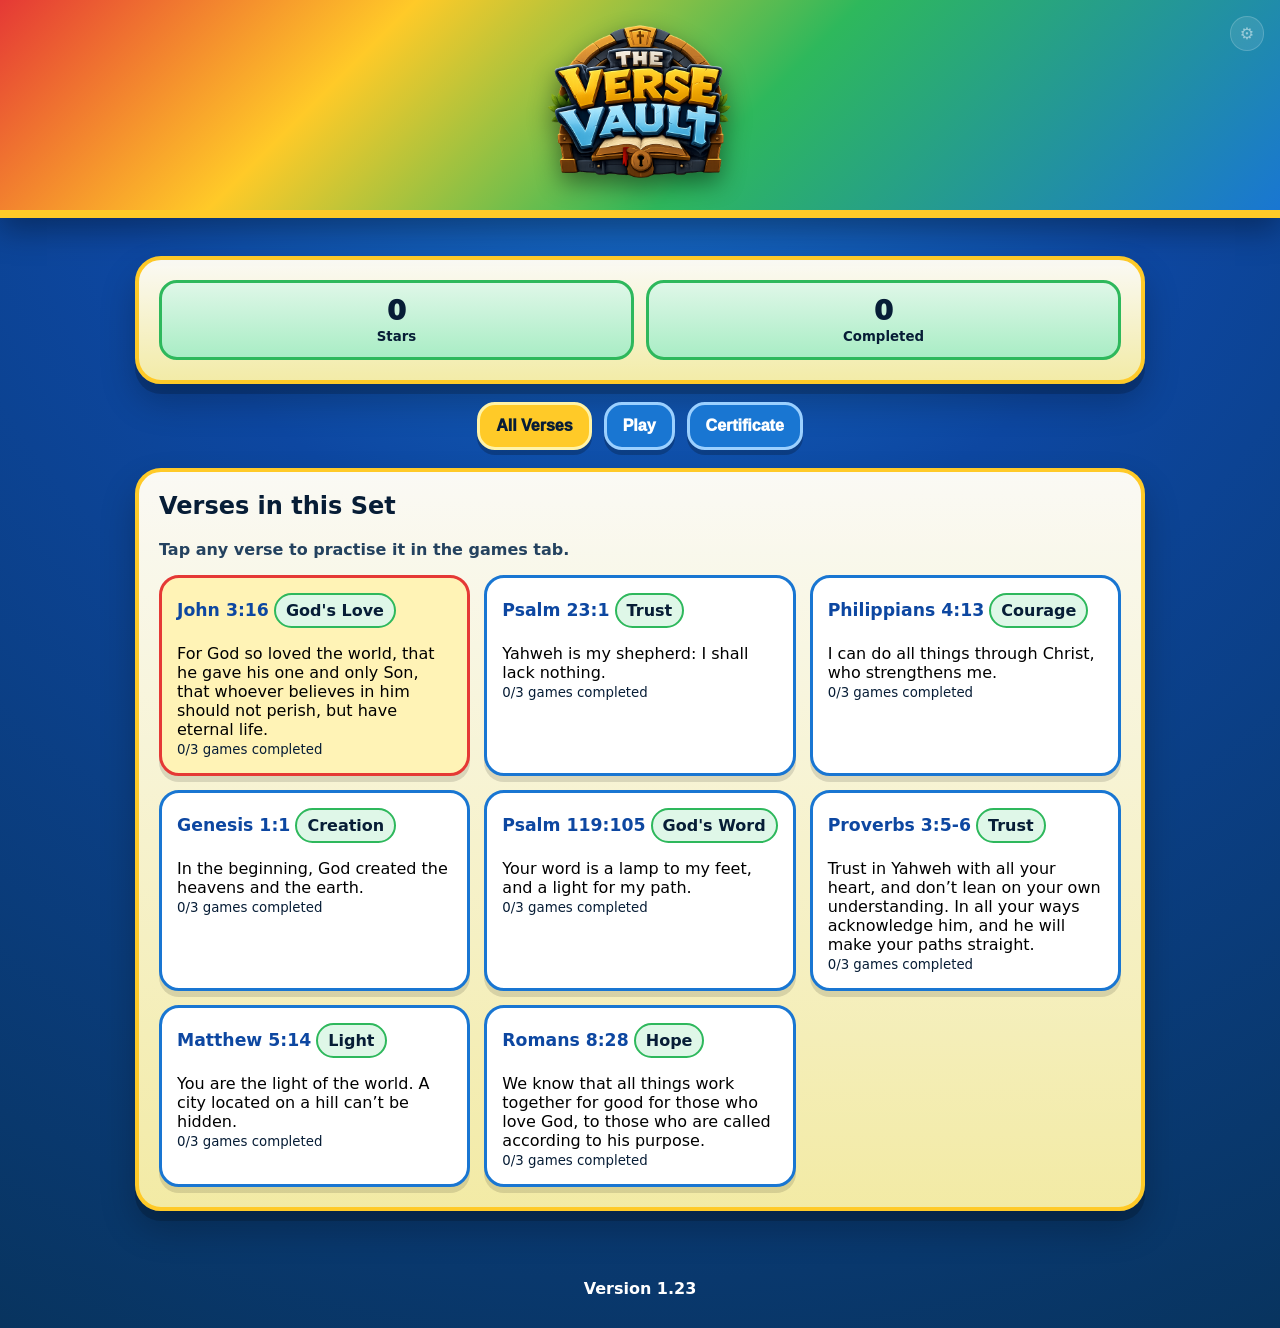
==== commit b645df34: "Add files via upload" ====
--- a/index.html
+++ b/index.html
@@ -1 +1 @@
-<!doctype html><html lang="en"><head><meta charset="utf-8"><meta name="viewport" content="width=device-width,initial-scale=1"><title>The Verse Vault v1.25</title><link rel="manifest" href="manifest.json"><link rel="stylesheet" href="styles.css"><meta name="theme-color" content="#1e6fc5"></head><body><header class="hero"><div id="brandImageWrap" class="titleLogoWrap"></div><a class="adminLink discreetAdmin" href="admin/index.html" title="Admin">⚙</a></header><main><section class="panel stats"><div><span id="stars">0</span><small>Stars</small></div><div><span id="done">0</span><small>Completed</small></div></section><nav class="tabs" aria-label="App tabs"><button class="tab active" data-tab="versesTab">All Verses</button><button class="tab" data-tab="playTab">Play</button><button class="tab" data-tab="certificateTab">Certificate</button></nav><section id="playTab" class="tabPage"><section class="panel games"><h2>Games</h2><div class="buttonRow"><button data-game="missing" class="greenBtn">Finish the Verse</button><button data-game="order" class="blueBtn">Verse Builder</button><button data-game="quiz" class="redBtn">Name that Verse</button></div><div id="gameArea" class="gameArea"><p>Choose a game to begin.</p></div></section></section><section id="versesTab" class="tabPage active"><section class="panel"><h2>Verses in this Set</h2><p class="hint">Tap any verse to practise it in the games tab.</p><div id="verseList" class="verseCards"></div></section></section><section id="certificateTab" class="tabPage"><section class="panel certificatePanel"><h2>Certificate</h2><p class="hint">Master all current verses to unlock and print a certificate.</p><label>Learner name</label><input id="certificateName" placeholder="Learner name"><div id="certificatePreview" class="certificatePreview"></div><div class="buttonRow"><button id="printCertificate" class="greenBtn">Print Certificate</button></div><div class="progressManagement"><h3>Progress Management</h3><p class="hint">Reset only the player progress on this device. Verse lists, collections, logo and admin settings will stay saved.</p><button id="resetProgress" class="danger">Reset Progress</button></div></section></section></main><footer>Version 1.25</footer><script src="app.js"></script></body></html>+<!doctype html><html lang="en"><head><meta charset="utf-8"><meta name="viewport" content="width=device-width,initial-scale=1"><title>The Verse Vault v1.23</title><link rel="manifest" href="manifest.json"><link rel="stylesheet" href="styles.css"><meta name="theme-color" content="#1e6fc5"></head><body><header class="hero"><div id="brandImageWrap" class="titleLogoWrap"></div><a class="adminLink discreetAdmin" href="admin/index.html" title="Admin">⚙</a></header><main><section class="panel stats"><div><span id="stars">0</span><small>Stars</small></div><div><span id="done">0</span><small>Completed</small></div></section><nav class="tabs" aria-label="App tabs"><button class="tab active" data-tab="versesTab">All Verses</button><button class="tab" data-tab="playTab">Play</button><button class="tab" data-tab="certificateTab">Certificate</button></nav><section id="playTab" class="tabPage"><section class="panel games"><h2>Games</h2><div class="buttonRow"><button data-game="missing" class="greenBtn">Finish the Verse</button><button data-game="order" class="blueBtn">Verse Builder</button><button data-game="quiz" class="redBtn">Name that Verse</button></div><div id="gameArea" class="gameArea"><p>Choose a game to begin.</p></div></section></section><section id="versesTab" class="tabPage active"><section class="panel"><h2>Verses in this Set</h2><p class="hint">Tap any verse to practise it in the games tab.</p><div id="verseList" class="verseCards"></div></section></section><section id="certificateTab" class="tabPage"><section class="panel certificatePanel"><h2>Certificate</h2><p class="hint">Master all current verses to unlock and print a certificate.</p><label>Learner name</label><input id="certificateName" placeholder="Learner name"><div id="certificatePreview" class="certificatePreview"></div><div class="buttonRow"><button id="printCertificate" class="greenBtn">Print Certificate</button></div><div class="progressManagement"><h3>Progress Management</h3><p class="hint">Reset only the player progress on this device. Verse lists, collections, logo and admin settings will stay saved.</p><button id="resetProgress" class="danger">Reset Progress</button></div></section></section></main><footer>Version 1.23</footer><script src="app.js"></script></body></html>
--- a/styles.css
+++ b/styles.css
@@ -1,12 +1,12 @@
-:root{--red:#e53935;--yellow:#ffca28;--green:#2eb85c;--blue:#1976d2;--blue2:#0d47a1;--gold:#ffca28;--cream:#fff8dc;--navy:#071d36;--white:#fffdf6}*{box-sizing:border-box}body{margin:0;font-family:system-ui,-apple-system,Segoe UI,sans-serif;background:radial-gradient(circle at top,#1976d2 0,#0d47a1 38%,#08345f 100%);color:var(--navy);min-height:100vh}.hero{min-height:185px;display:flex;align-items:center;justify-content:center;padding:18px;position:relative;background:linear-gradient(135deg,var(--red),var(--yellow) 28%,var(--green) 58%,var(--blue));border-bottom:8px solid var(--gold);box-shadow:0 12px 30px rgba(0,0,0,.35)}.titleLogoWrap{text-align:center}.brandImg{max-height:255px;max-width:min(940px,96vw);object-fit:contain;filter:drop-shadow(0 10px 12px rgba(0,0,0,.45))}.version{margin:0;font-weight:900;color:var(--yellow)}h1{margin:0;font-size:clamp(2rem,8vw,4rem)}h2{margin-top:0}.adminLink{position:absolute;right:16px;top:16px;background:rgba(255,255,255,.18);color:white;padding:7px 9px;border-radius:999px;text-decoration:none;font-weight:900;border:1px solid rgba(255,255,255,.35);box-shadow:none;font-size:1rem;opacity:.55}main{max-width:1050px;margin:0 auto;padding:20px}.panel{background:linear-gradient(180deg,rgba(255,253,246,.98),rgba(255,244,168,.95));border:4px solid var(--gold);border-radius:26px;padding:20px;margin:18px 0;box-shadow:0 10px 0 rgba(0,0,0,.18),0 18px 35px rgba(0,0,0,.24)}.stats{display:grid;grid-template-columns:repeat(2,1fr);gap:12px;text-align:center}.stats div{background:linear-gradient(180deg,#dff7e8,#a9edc5);border:3px solid var(--green);border-radius:18px;padding:12px}.stats span{display:block;font-size:1.7rem;font-weight:1000}.stats small{font-weight:900}.tabs{display:flex;gap:12px;justify-content:center;flex-wrap:wrap;margin:16px 0}.tab{background:var(--blue);color:white;border:3px solid #9bd0ff}.tab.active{background:var(--gold);color:var(--navy);border-color:#fff3a8}.tabPage{display:none}.tabPage.active{display:block}.featuredVerse{border-color:#6edc8d}.hint{font-weight:800;color:#24425f}label{font-weight:900}select,input,textarea{width:100%;padding:12px;border:2px solid #7dbdf2;border-radius:14px;font:inherit;margin:8px 0 12px;background:white}blockquote{font-size:1.35rem;line-height:1.5;background:#fff8c8;border-left:10px solid var(--gold);border-radius:16px;margin:12px 0;padding:16px}.pill{display:inline-block;background:#dff7e8;border:2px solid var(--green);padding:6px 10px;border-radius:999px;font-weight:900}.buttonRow{display:flex;flex-wrap:wrap;gap:10px}button{border:0;border-radius:18px;background:var(--gold);color:var(--navy);font-weight:1000;font-size:1rem;padding:12px 16px;box-shadow:0 5px 0 rgba(0,0,0,.22);cursor:pointer}button:hover{transform:translateY(-1px)}button.secondary{background:var(--blue);color:white}.greenBtn{background:var(--green);color:white}.blueBtn{background:var(--blue);color:white}.redBtn,button.danger{background:var(--red);color:white}.gameArea{margin-top:16px}.wordBank{display:flex;gap:8px;flex-wrap:wrap;margin:12px 0}.chip{background:#dff2ff;color:var(--navy);border:2px solid #5db8ff;border-radius:999px;padding:8px 12px;cursor:pointer;font-weight:900}.blank{display:inline-block;min-width:80px;border-bottom:3px dashed var(--navy);text-align:center;margin:0 4px}.answerBox{min-height:48px;background:#f7fbff;border:2px dashed #5db8ff;border-radius:14px;padding:10px;margin:10px 0}.ok{color:#168044;font-weight:1000}.bad{color:#bd2222;font-weight:1000}.verseCards{display:grid;grid-template-columns:repeat(auto-fit,minmax(240px,1fr));gap:14px}.verseCard{background:white;border:3px solid var(--blue);border-radius:20px;padding:15px;box-shadow:0 6px 0 rgba(0,0,0,.12);cursor:pointer}.verseCard.active{border-color:var(--red);background:#fff3b6}.verseCard strong{color:var(--blue2);font-size:1.08rem}.verseCard p{margin-bottom:0}.adminGrid{display:grid;grid-template-columns:1fr 1fr;gap:16px}.adminLogoTools{display:flex;gap:10px;flex-wrap:wrap}footer{text-align:center;padding:30px;font-weight:800;color:white}@media(max-width:720px){.hero{min-height:145px}.brandImg{max-height:120px}.adminLink{right:10px;top:10px;padding:8px 10px}.stats,.adminGrid{grid-template-columns:1fr}blockquote{font-size:1.1rem}.verseCards{grid-template-columns:1fr}}
+:root{--red:#e53935;--yellow:#ffca28;--green:#2eb85c;--blue:#1976d2;--blue2:#0d47a1;--gold:#ffca28;--cream:#fff8dc;--navy:#071d36;--white:#fffdf6}*{box-sizing:border-box}body{margin:0;font-family:system-ui,-apple-system,Segoe UI,sans-serif;background:radial-gradient(circle at top,#1976d2 0,#0d47a1 38%,#08345f 100%);color:var(--navy);min-height:100vh}.hero{min-height:185px;display:flex;align-items:center;justify-content:center;padding:18px;position:relative;background:linear-gradient(135deg,var(--red),var(--yellow) 28%,var(--green) 58%,var(--blue));border-bottom:8px solid var(--gold);box-shadow:0 12px 30px rgba(0,0,0,.35)}.titleLogoWrap{text-align:center}.brandImg{max-height:170px;max-width:min(720px,86vw);object-fit:contain;filter:drop-shadow(0 10px 12px rgba(0,0,0,.45))}.version{margin:0;font-weight:900;color:var(--yellow)}h1{margin:0;font-size:clamp(2rem,8vw,4rem)}h2{margin-top:0}.adminLink{position:absolute;right:16px;top:16px;background:rgba(255,255,255,.18);color:white;padding:7px 9px;border-radius:999px;text-decoration:none;font-weight:900;border:1px solid rgba(255,255,255,.35);box-shadow:none;font-size:1rem;opacity:.55}main{max-width:1050px;margin:0 auto;padding:20px}.panel{background:linear-gradient(180deg,rgba(255,253,246,.98),rgba(255,244,168,.95));border:4px solid var(--gold);border-radius:26px;padding:20px;margin:18px 0;box-shadow:0 10px 0 rgba(0,0,0,.18),0 18px 35px rgba(0,0,0,.24)}.stats{display:grid;grid-template-columns:repeat(2,1fr);gap:12px;text-align:center}.stats div{background:linear-gradient(180deg,#dff7e8,#a9edc5);border:3px solid var(--green);border-radius:18px;padding:12px}.stats span{display:block;font-size:1.7rem;font-weight:1000}.stats small{font-weight:900}.tabs{display:flex;gap:12px;justify-content:center;flex-wrap:wrap;margin:16px 0}.tab{background:var(--blue);color:white;border:3px solid #9bd0ff}.tab.active{background:var(--gold);color:var(--navy);border-color:#fff3a8}.tabPage{display:none}.tabPage.active{display:block}.featuredVerse{border-color:#6edc8d}.hint{font-weight:800;color:#24425f}label{font-weight:900}select,input,textarea{width:100%;padding:12px;border:2px solid #7dbdf2;border-radius:14px;font:inherit;margin:8px 0 12px;background:white}blockquote{font-size:1.35rem;line-height:1.5;background:#fff8c8;border-left:10px solid var(--gold);border-radius:16px;margin:12px 0;padding:16px}.pill{display:inline-block;background:#dff7e8;border:2px solid var(--green);padding:6px 10px;border-radius:999px;font-weight:900}.buttonRow{display:flex;flex-wrap:wrap;gap:10px}button{border:0;border-radius:18px;background:var(--gold);color:var(--navy);font-weight:1000;font-size:1rem;padding:12px 16px;box-shadow:0 5px 0 rgba(0,0,0,.22);cursor:pointer}button:hover{transform:translateY(-1px)}button.secondary{background:var(--blue);color:white}.greenBtn{background:var(--green);color:white}.blueBtn{background:var(--blue);color:white}.redBtn,button.danger{background:var(--red);color:white}.gameArea{margin-top:16px}.wordBank{display:flex;gap:8px;flex-wrap:wrap;margin:12px 0}.chip{background:#dff2ff;color:var(--navy);border:2px solid #5db8ff;border-radius:999px;padding:8px 12px;cursor:pointer;font-weight:900}.blank{display:inline-block;min-width:80px;border-bottom:3px dashed var(--navy);text-align:center;margin:0 4px}.answerBox{min-height:48px;background:#f7fbff;border:2px dashed #5db8ff;border-radius:14px;padding:10px;margin:10px 0}.ok{color:#168044;font-weight:1000}.bad{color:#bd2222;font-weight:1000}.verseCards{display:grid;grid-template-columns:repeat(auto-fit,minmax(240px,1fr));gap:14px}.verseCard{background:white;border:3px solid var(--blue);border-radius:20px;padding:15px;box-shadow:0 6px 0 rgba(0,0,0,.12);cursor:pointer}.verseCard.active{border-color:var(--red);background:#fff3b6}.verseCard strong{color:var(--blue2);font-size:1.08rem}.verseCard p{margin-bottom:0}.adminGrid{display:grid;grid-template-columns:1fr 1fr;gap:16px}.adminLogoTools{display:flex;gap:10px;flex-wrap:wrap}footer{text-align:center;padding:30px;font-weight:800;color:white}@media(max-width:720px){.hero{min-height:145px}.brandImg{max-height:120px}.adminLink{right:10px;top:10px;padding:8px 10px}.stats,.adminGrid{grid-template-columns:1fr}blockquote{font-size:1.1rem}.verseCards{grid-template-columns:1fr}}
 .inlineMissing,.gameArea input.missing{display:inline-block!important;width:min(8.5ch,90px)!important;min-width:52px!important;max-width:95px!important;padding:3px 6px!important;margin:0 3px!important;border:2px solid #5db8ff!important;border-radius:8px!important;text-align:center!important;font-weight:900!important;font-size:.95em!important;background:#e9f7ff!important;vertical-align:baseline!important;color:#d32f2f!important}.gameArea blockquote{overflow-wrap:anywhere}.gameArea blockquote .inlineMissing{line-height:1.1}.selectedVerseNote{background:#eaf7ff;border:2px solid #7dbdf2;border-radius:14px;padding:10px;margin:0 0 12px}
 
-/* v1.25 updates */
+/* v1.04 updates */
 #verseList .verseCard p{color:#000000!important;}
 #answerBox{display:flex;flex-wrap:wrap;align-items:flex-start;gap:8px;align-content:flex-start;overflow-wrap:normal;}
 #answerBox .chip{display:inline-flex;flex:0 0 auto;margin:0;white-space:nowrap;}
 
-/* v1.25 updates */
+/* v1.05 updates */
 .discreetAdmin:hover{opacity:1;background:rgba(255,255,255,.28);}
 .securityGate{max-width:460px;margin:30px auto;}
 .securityGate input{font-size:1.4rem;text-align:center;letter-spacing:.2em;}
@@ -16,21 +16,21 @@
 .collectionItem strong{color:var(--blue2);}
 .primaryYellow{background:var(--yellow);color:var(--navy);}
 
-/* v1.25 updates */
+/* v1.06 updates */
 .protectedCollection{border-color:var(--yellow);background:#fff8c8;}
 .protectedCollection strong{color:#9a5a00;}
 .restoreBox{margin-top:1rem;padding:1rem;border:2px dashed rgba(25,118,210,.35);border-radius:18px;background:rgba(255,255,255,.65)}
 .restoreBox h3{margin-top:0}
 
 
-/* v1.25 certificate updates */
-.certificatePanel label{display:block;margin-top:8px}.certificatePreview{margin-top:16px}.certificateSheet{background:linear-gradient(135deg,#fffdf6,#fff4b2);border:10px solid var(--yellow);border-radius:28px;min-height:560px;padding:34px;text-align:center;box-shadow:0 12px 35px rgba(0,0,0,.22), inset 0 0 0 8px var(--blue);position:relative;overflow:hidden}.certificateSheet:before,.certificateSheet:after{content:"";position:absolute;width:150px;height:150px;border-radius:50%;opacity:.18}.certificateSheet:before{background:var(--red);left:-50px;top:-50px}.certificateSheet:after{background:var(--green);right:-50px;bottom:-50px}.certificateLogo{max-height:180px;max-width:88%;object-fit:contain;margin-bottom:10px}.certificateSheet h1{text-transform:uppercase;letter-spacing:.06em;color:var(--blue2);font-size:clamp(1.8rem,4vw,3rem);margin:8px 0 18px}.certLine{font-size:1.15rem;font-weight:800;margin:12px 0;color:var(--navy)}.certName{font-size:clamp(2rem,6vw,4rem);font-weight:1000;color:var(--red);font-family:Georgia,serif;margin:10px 0}.certCollection{font-size:clamp(1.4rem,4vw,2.5rem);font-weight:1000;color:var(--green);margin:10px 0}.certDate{font-size:1.45rem;font-weight:1000;color:var(--blue2);margin:8px 0}.certCongrats{font-size:1.3rem;font-weight:1000;color:#9a5a00;margin-top:20px}
+/* v1.12 certificate updates */
+.certificatePanel label{display:block;margin-top:8px}.certificatePreview{margin-top:16px}.certificateSheet{background:linear-gradient(135deg,#fffdf6,#fff4b2);border:10px solid var(--yellow);border-radius:28px;min-height:560px;padding:34px;text-align:center;box-shadow:0 12px 35px rgba(0,0,0,.22), inset 0 0 0 8px var(--blue);position:relative;overflow:hidden}.certificateSheet:before,.certificateSheet:after{content:"";position:absolute;width:150px;height:150px;border-radius:50%;opacity:.18}.certificateSheet:before{background:var(--red);left:-50px;top:-50px}.certificateSheet:after{background:var(--green);right:-50px;bottom:-50px}.certificateLogo{max-height:125px;max-width:70%;object-fit:contain;margin-bottom:10px}.certificateSheet h1{text-transform:uppercase;letter-spacing:.06em;color:var(--blue2);font-size:clamp(1.8rem,4vw,3rem);margin:8px 0 18px}.certLine{font-size:1.15rem;font-weight:800;margin:12px 0;color:var(--navy)}.certName{font-size:clamp(2rem,6vw,4rem);font-weight:1000;color:var(--red);font-family:Georgia,serif;margin:10px 0}.certCollection{font-size:clamp(1.4rem,4vw,2.5rem);font-weight:1000;color:var(--green);margin:10px 0}.certDate{font-size:1.45rem;font-weight:1000;color:var(--blue2);margin:8px 0}.certCongrats{font-size:1.3rem;font-weight:1000;color:#9a5a00;margin-top:20px}
 @media print{body{background:white!important}.hero,.tabs,.panel:not(.certificatePanel),footer,#certificateName,#printCertificate,.certificatePanel>h2,.certificatePanel>.hint,.certificatePanel>label{display:none!important}main{max-width:none;margin:0;padding:0}.tabPage{display:block!important}.certificatePanel{display:block!important;border:0!important;box-shadow:none!important;margin:0!important;padding:0!important;background:white!important}.certificatePreview{margin:0!important}.certificateSheet{width:100vw;height:100vh;min-height:0;border-radius:0;box-shadow:none;page-break-inside:avoid;display:flex;flex-direction:column;justify-content:center}@page{size:A4 landscape;margin:0}}
 
 .certAppTitle{font-weight:1000;letter-spacing:.12em;color:var(--blue2);font-size:1.2rem;margin-bottom:4px}.certificateLocked{background:#fffdf6;border:5px solid var(--blue);border-radius:22px;padding:28px;text-align:center;color:var(--navy);box-shadow:0 8px 22px rgba(0,0,0,.16)}.certificateLocked h3{color:var(--red);margin-top:0}.certificateLocked strong{display:inline-block;margin-top:10px;background:var(--yellow);padding:10px 16px;border-radius:999px}button:disabled,input:disabled{opacity:.55;cursor:not-allowed}
 
 
-/* v1.25 certificate print fixes */
+/* v1.14 certificate print fixes */
 .certificateSheet{
   width:min(100%,1120px);
   min-height:680px;
@@ -81,7 +81,7 @@
   @page{size:A4 landscape;margin:0;}
 }
 
-/* v1.25 GitHub admin integration */
+/* v1.18 GitHub admin integration */
 .githubGrid{display:grid;grid-template-columns:repeat(auto-fit,minmax(180px,1fr));gap:12px;margin:10px 0}.githubGrid input{width:100%}#githubMessage.ok{color:#0b7d2b;font-weight:900}#githubMessage.bad{color:#c62828;font-weight:900}
 
 .hiddenFile{position:absolute;left:-9999px;width:1px;height:1px;opacity:0}.adminLogoTools{align-items:center}
@@ -89,13 +89,3 @@
 .brandingPreviewBox{background:#fff;border:3px dashed var(--blue);border-radius:20px;padding:14px;margin:12px 0;text-align:center}
 .brandingLogoPreview{display:flex;align-items:center;justify-content:center;min-height:130px;background:linear-gradient(135deg,rgba(229,57,53,.12),rgba(255,202,40,.18),rgba(46,184,92,.12),rgba(25,118,210,.12));border-radius:16px;padding:12px}
 .brandingLogoPreview .brandImg{max-height:150px;max-width:100%;}
-
-
-/* v1.25 larger title logo sizing */
-@media (max-width: 640px){
-  .brandImg{max-height:210px;max-width:98vw}
-  .certificateLogo{max-height:145px;max-width:92%}
-}
-@media print{
-  .certificateLogo{max-height:190px!important;max-width:88%!important}
-}
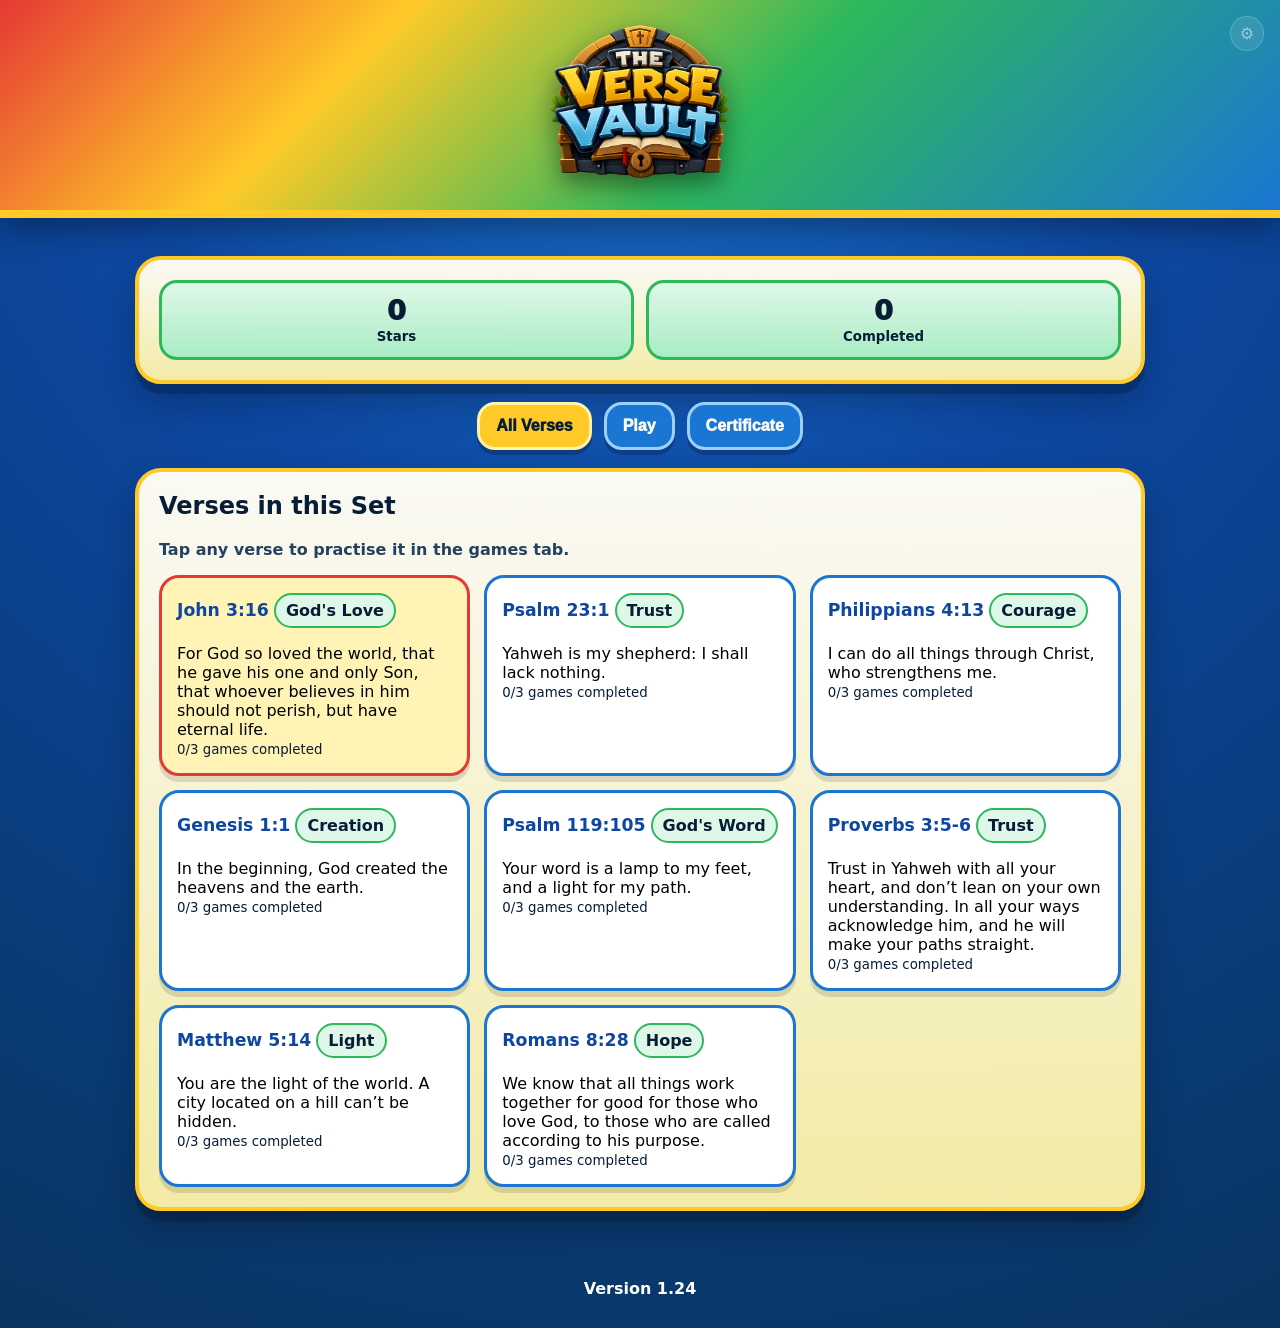
==== commit ae79d6cb: "Add files via upload" ====
--- a/index.html
+++ b/index.html
@@ -1 +1 @@
-<!doctype html><html lang="en"><head><meta charset="utf-8"><meta name="viewport" content="width=device-width,initial-scale=1"><title>The Verse Vault v1.23</title><link rel="manifest" href="manifest.json"><link rel="stylesheet" href="styles.css"><meta name="theme-color" content="#1e6fc5"></head><body><header class="hero"><div id="brandImageWrap" class="titleLogoWrap"></div><a class="adminLink discreetAdmin" href="admin/index.html" title="Admin">⚙</a></header><main><section class="panel stats"><div><span id="stars">0</span><small>Stars</small></div><div><span id="done">0</span><small>Completed</small></div></section><nav class="tabs" aria-label="App tabs"><button class="tab active" data-tab="versesTab">All Verses</button><button class="tab" data-tab="playTab">Play</button><button class="tab" data-tab="certificateTab">Certificate</button></nav><section id="playTab" class="tabPage"><section class="panel games"><h2>Games</h2><div class="buttonRow"><button data-game="missing" class="greenBtn">Finish the Verse</button><button data-game="order" class="blueBtn">Verse Builder</button><button data-game="quiz" class="redBtn">Name that Verse</button></div><div id="gameArea" class="gameArea"><p>Choose a game to begin.</p></div></section></section><section id="versesTab" class="tabPage active"><section class="panel"><h2>Verses in this Set</h2><p class="hint">Tap any verse to practise it in the games tab.</p><div id="verseList" class="verseCards"></div></section></section><section id="certificateTab" class="tabPage"><section class="panel certificatePanel"><h2>Certificate</h2><p class="hint">Master all current verses to unlock and print a certificate.</p><label>Learner name</label><input id="certificateName" placeholder="Learner name"><div id="certificatePreview" class="certificatePreview"></div><div class="buttonRow"><button id="printCertificate" class="greenBtn">Print Certificate</button></div><div class="progressManagement"><h3>Progress Management</h3><p class="hint">Reset only the player progress on this device. Verse lists, collections, logo and admin settings will stay saved.</p><button id="resetProgress" class="danger">Reset Progress</button></div></section></section></main><footer>Version 1.23</footer><script src="app.js"></script></body></html>+<!doctype html><html lang="en"><head><meta charset="utf-8"><meta name="viewport" content="width=device-width,initial-scale=1"><title>The Verse Vault v1.24</title><link rel="manifest" href="manifest.json"><link rel="stylesheet" href="styles.css"><meta name="theme-color" content="#1e6fc5"></head><body><header class="hero"><div id="brandImageWrap" class="titleLogoWrap"></div><a class="adminLink discreetAdmin" href="admin/index.html" title="Admin">⚙</a></header><main><section class="panel stats"><div><span id="stars">0</span><small>Stars</small></div><div><span id="done">0</span><small>Completed</small></div></section><nav class="tabs" aria-label="App tabs"><button class="tab active" data-tab="versesTab">All Verses</button><button class="tab" data-tab="playTab">Play</button><button class="tab" data-tab="certificateTab">Certificate</button></nav><section id="playTab" class="tabPage"><section class="panel games"><h2>Games</h2><div class="buttonRow"><button data-game="missing" class="greenBtn">Finish the Verse</button><button data-game="order" class="blueBtn">Verse Builder</button><button data-game="quiz" class="redBtn">Name that Verse</button></div><div id="gameArea" class="gameArea"><p>Choose a game to begin.</p></div></section></section><section id="versesTab" class="tabPage active"><section class="panel"><h2>Verses in this Set</h2><p class="hint">Tap any verse to practise it in the games tab.</p><div id="verseList" class="verseCards"></div></section></section><section id="certificateTab" class="tabPage"><section class="panel certificatePanel"><h2>Certificate</h2><p class="hint">Master all current verses to unlock and print a certificate.</p><label>Learner name</label><input id="certificateName" placeholder="Learner name"><div id="certificatePreview" class="certificatePreview"></div><div class="buttonRow"><button id="printCertificate" class="greenBtn">Print Certificate</button></div><div class="progressManagement"><h3>Progress Management</h3><p class="hint">Reset only the player progress on this device. Verse lists, collections, logo and admin settings will stay saved.</p><button id="resetProgress" class="danger">Reset Progress</button></div></section></section></main><footer>Version 1.24</footer><script src="app.js"></script></body></html>
--- a/styles.css
+++ b/styles.css
@@ -1,12 +1,12 @@
 :root{--red:#e53935;--yellow:#ffca28;--green:#2eb85c;--blue:#1976d2;--blue2:#0d47a1;--gold:#ffca28;--cream:#fff8dc;--navy:#071d36;--white:#fffdf6}*{box-sizing:border-box}body{margin:0;font-family:system-ui,-apple-system,Segoe UI,sans-serif;background:radial-gradient(circle at top,#1976d2 0,#0d47a1 38%,#08345f 100%);color:var(--navy);min-height:100vh}.hero{min-height:185px;display:flex;align-items:center;justify-content:center;padding:18px;position:relative;background:linear-gradient(135deg,var(--red),var(--yellow) 28%,var(--green) 58%,var(--blue));border-bottom:8px solid var(--gold);box-shadow:0 12px 30px rgba(0,0,0,.35)}.titleLogoWrap{text-align:center}.brandImg{max-height:170px;max-width:min(720px,86vw);object-fit:contain;filter:drop-shadow(0 10px 12px rgba(0,0,0,.45))}.version{margin:0;font-weight:900;color:var(--yellow)}h1{margin:0;font-size:clamp(2rem,8vw,4rem)}h2{margin-top:0}.adminLink{position:absolute;right:16px;top:16px;background:rgba(255,255,255,.18);color:white;padding:7px 9px;border-radius:999px;text-decoration:none;font-weight:900;border:1px solid rgba(255,255,255,.35);box-shadow:none;font-size:1rem;opacity:.55}main{max-width:1050px;margin:0 auto;padding:20px}.panel{background:linear-gradient(180deg,rgba(255,253,246,.98),rgba(255,244,168,.95));border:4px solid var(--gold);border-radius:26px;padding:20px;margin:18px 0;box-shadow:0 10px 0 rgba(0,0,0,.18),0 18px 35px rgba(0,0,0,.24)}.stats{display:grid;grid-template-columns:repeat(2,1fr);gap:12px;text-align:center}.stats div{background:linear-gradient(180deg,#dff7e8,#a9edc5);border:3px solid var(--green);border-radius:18px;padding:12px}.stats span{display:block;font-size:1.7rem;font-weight:1000}.stats small{font-weight:900}.tabs{display:flex;gap:12px;justify-content:center;flex-wrap:wrap;margin:16px 0}.tab{background:var(--blue);color:white;border:3px solid #9bd0ff}.tab.active{background:var(--gold);color:var(--navy);border-color:#fff3a8}.tabPage{display:none}.tabPage.active{display:block}.featuredVerse{border-color:#6edc8d}.hint{font-weight:800;color:#24425f}label{font-weight:900}select,input,textarea{width:100%;padding:12px;border:2px solid #7dbdf2;border-radius:14px;font:inherit;margin:8px 0 12px;background:white}blockquote{font-size:1.35rem;line-height:1.5;background:#fff8c8;border-left:10px solid var(--gold);border-radius:16px;margin:12px 0;padding:16px}.pill{display:inline-block;background:#dff7e8;border:2px solid var(--green);padding:6px 10px;border-radius:999px;font-weight:900}.buttonRow{display:flex;flex-wrap:wrap;gap:10px}button{border:0;border-radius:18px;background:var(--gold);color:var(--navy);font-weight:1000;font-size:1rem;padding:12px 16px;box-shadow:0 5px 0 rgba(0,0,0,.22);cursor:pointer}button:hover{transform:translateY(-1px)}button.secondary{background:var(--blue);color:white}.greenBtn{background:var(--green);color:white}.blueBtn{background:var(--blue);color:white}.redBtn,button.danger{background:var(--red);color:white}.gameArea{margin-top:16px}.wordBank{display:flex;gap:8px;flex-wrap:wrap;margin:12px 0}.chip{background:#dff2ff;color:var(--navy);border:2px solid #5db8ff;border-radius:999px;padding:8px 12px;cursor:pointer;font-weight:900}.blank{display:inline-block;min-width:80px;border-bottom:3px dashed var(--navy);text-align:center;margin:0 4px}.answerBox{min-height:48px;background:#f7fbff;border:2px dashed #5db8ff;border-radius:14px;padding:10px;margin:10px 0}.ok{color:#168044;font-weight:1000}.bad{color:#bd2222;font-weight:1000}.verseCards{display:grid;grid-template-columns:repeat(auto-fit,minmax(240px,1fr));gap:14px}.verseCard{background:white;border:3px solid var(--blue);border-radius:20px;padding:15px;box-shadow:0 6px 0 rgba(0,0,0,.12);cursor:pointer}.verseCard.active{border-color:var(--red);background:#fff3b6}.verseCard strong{color:var(--blue2);font-size:1.08rem}.verseCard p{margin-bottom:0}.adminGrid{display:grid;grid-template-columns:1fr 1fr;gap:16px}.adminLogoTools{display:flex;gap:10px;flex-wrap:wrap}footer{text-align:center;padding:30px;font-weight:800;color:white}@media(max-width:720px){.hero{min-height:145px}.brandImg{max-height:120px}.adminLink{right:10px;top:10px;padding:8px 10px}.stats,.adminGrid{grid-template-columns:1fr}blockquote{font-size:1.1rem}.verseCards{grid-template-columns:1fr}}
 .inlineMissing,.gameArea input.missing{display:inline-block!important;width:min(8.5ch,90px)!important;min-width:52px!important;max-width:95px!important;padding:3px 6px!important;margin:0 3px!important;border:2px solid #5db8ff!important;border-radius:8px!important;text-align:center!important;font-weight:900!important;font-size:.95em!important;background:#e9f7ff!important;vertical-align:baseline!important;color:#d32f2f!important}.gameArea blockquote{overflow-wrap:anywhere}.gameArea blockquote .inlineMissing{line-height:1.1}.selectedVerseNote{background:#eaf7ff;border:2px solid #7dbdf2;border-radius:14px;padding:10px;margin:0 0 12px}
 
-/* v1.04 updates */
+/* v1.24 updates */
 #verseList .verseCard p{color:#000000!important;}
 #answerBox{display:flex;flex-wrap:wrap;align-items:flex-start;gap:8px;align-content:flex-start;overflow-wrap:normal;}
 #answerBox .chip{display:inline-flex;flex:0 0 auto;margin:0;white-space:nowrap;}
 
-/* v1.05 updates */
+/* v1.24 updates */
 .discreetAdmin:hover{opacity:1;background:rgba(255,255,255,.28);}
 .securityGate{max-width:460px;margin:30px auto;}
 .securityGate input{font-size:1.4rem;text-align:center;letter-spacing:.2em;}
@@ -16,21 +16,21 @@
 .collectionItem strong{color:var(--blue2);}
 .primaryYellow{background:var(--yellow);color:var(--navy);}
 
-/* v1.06 updates */
+/* v1.24 updates */
 .protectedCollection{border-color:var(--yellow);background:#fff8c8;}
 .protectedCollection strong{color:#9a5a00;}
 .restoreBox{margin-top:1rem;padding:1rem;border:2px dashed rgba(25,118,210,.35);border-radius:18px;background:rgba(255,255,255,.65)}
 .restoreBox h3{margin-top:0}
 
 
-/* v1.12 certificate updates */
+/* v1.24 certificate updates */
 .certificatePanel label{display:block;margin-top:8px}.certificatePreview{margin-top:16px}.certificateSheet{background:linear-gradient(135deg,#fffdf6,#fff4b2);border:10px solid var(--yellow);border-radius:28px;min-height:560px;padding:34px;text-align:center;box-shadow:0 12px 35px rgba(0,0,0,.22), inset 0 0 0 8px var(--blue);position:relative;overflow:hidden}.certificateSheet:before,.certificateSheet:after{content:"";position:absolute;width:150px;height:150px;border-radius:50%;opacity:.18}.certificateSheet:before{background:var(--red);left:-50px;top:-50px}.certificateSheet:after{background:var(--green);right:-50px;bottom:-50px}.certificateLogo{max-height:125px;max-width:70%;object-fit:contain;margin-bottom:10px}.certificateSheet h1{text-transform:uppercase;letter-spacing:.06em;color:var(--blue2);font-size:clamp(1.8rem,4vw,3rem);margin:8px 0 18px}.certLine{font-size:1.15rem;font-weight:800;margin:12px 0;color:var(--navy)}.certName{font-size:clamp(2rem,6vw,4rem);font-weight:1000;color:var(--red);font-family:Georgia,serif;margin:10px 0}.certCollection{font-size:clamp(1.4rem,4vw,2.5rem);font-weight:1000;color:var(--green);margin:10px 0}.certDate{font-size:1.45rem;font-weight:1000;color:var(--blue2);margin:8px 0}.certCongrats{font-size:1.3rem;font-weight:1000;color:#9a5a00;margin-top:20px}
 @media print{body{background:white!important}.hero,.tabs,.panel:not(.certificatePanel),footer,#certificateName,#printCertificate,.certificatePanel>h2,.certificatePanel>.hint,.certificatePanel>label{display:none!important}main{max-width:none;margin:0;padding:0}.tabPage{display:block!important}.certificatePanel{display:block!important;border:0!important;box-shadow:none!important;margin:0!important;padding:0!important;background:white!important}.certificatePreview{margin:0!important}.certificateSheet{width:100vw;height:100vh;min-height:0;border-radius:0;box-shadow:none;page-break-inside:avoid;display:flex;flex-direction:column;justify-content:center}@page{size:A4 landscape;margin:0}}
 
 .certAppTitle{font-weight:1000;letter-spacing:.12em;color:var(--blue2);font-size:1.2rem;margin-bottom:4px}.certificateLocked{background:#fffdf6;border:5px solid var(--blue);border-radius:22px;padding:28px;text-align:center;color:var(--navy);box-shadow:0 8px 22px rgba(0,0,0,.16)}.certificateLocked h3{color:var(--red);margin-top:0}.certificateLocked strong{display:inline-block;margin-top:10px;background:var(--yellow);padding:10px 16px;border-radius:999px}button:disabled,input:disabled{opacity:.55;cursor:not-allowed}
 
 
-/* v1.14 certificate print fixes */
+/* v1.24 certificate print fixes */
 .certificateSheet{
   width:min(100%,1120px);
   min-height:680px;
@@ -81,7 +81,7 @@
   @page{size:A4 landscape;margin:0;}
 }
 
-/* v1.18 GitHub admin integration */
+/* v1.24 GitHub admin integration */
 .githubGrid{display:grid;grid-template-columns:repeat(auto-fit,minmax(180px,1fr));gap:12px;margin:10px 0}.githubGrid input{width:100%}#githubMessage.ok{color:#0b7d2b;font-weight:900}#githubMessage.bad{color:#c62828;font-weight:900}
 
 .hiddenFile{position:absolute;left:-9999px;width:1px;height:1px;opacity:0}.adminLogoTools{align-items:center}
